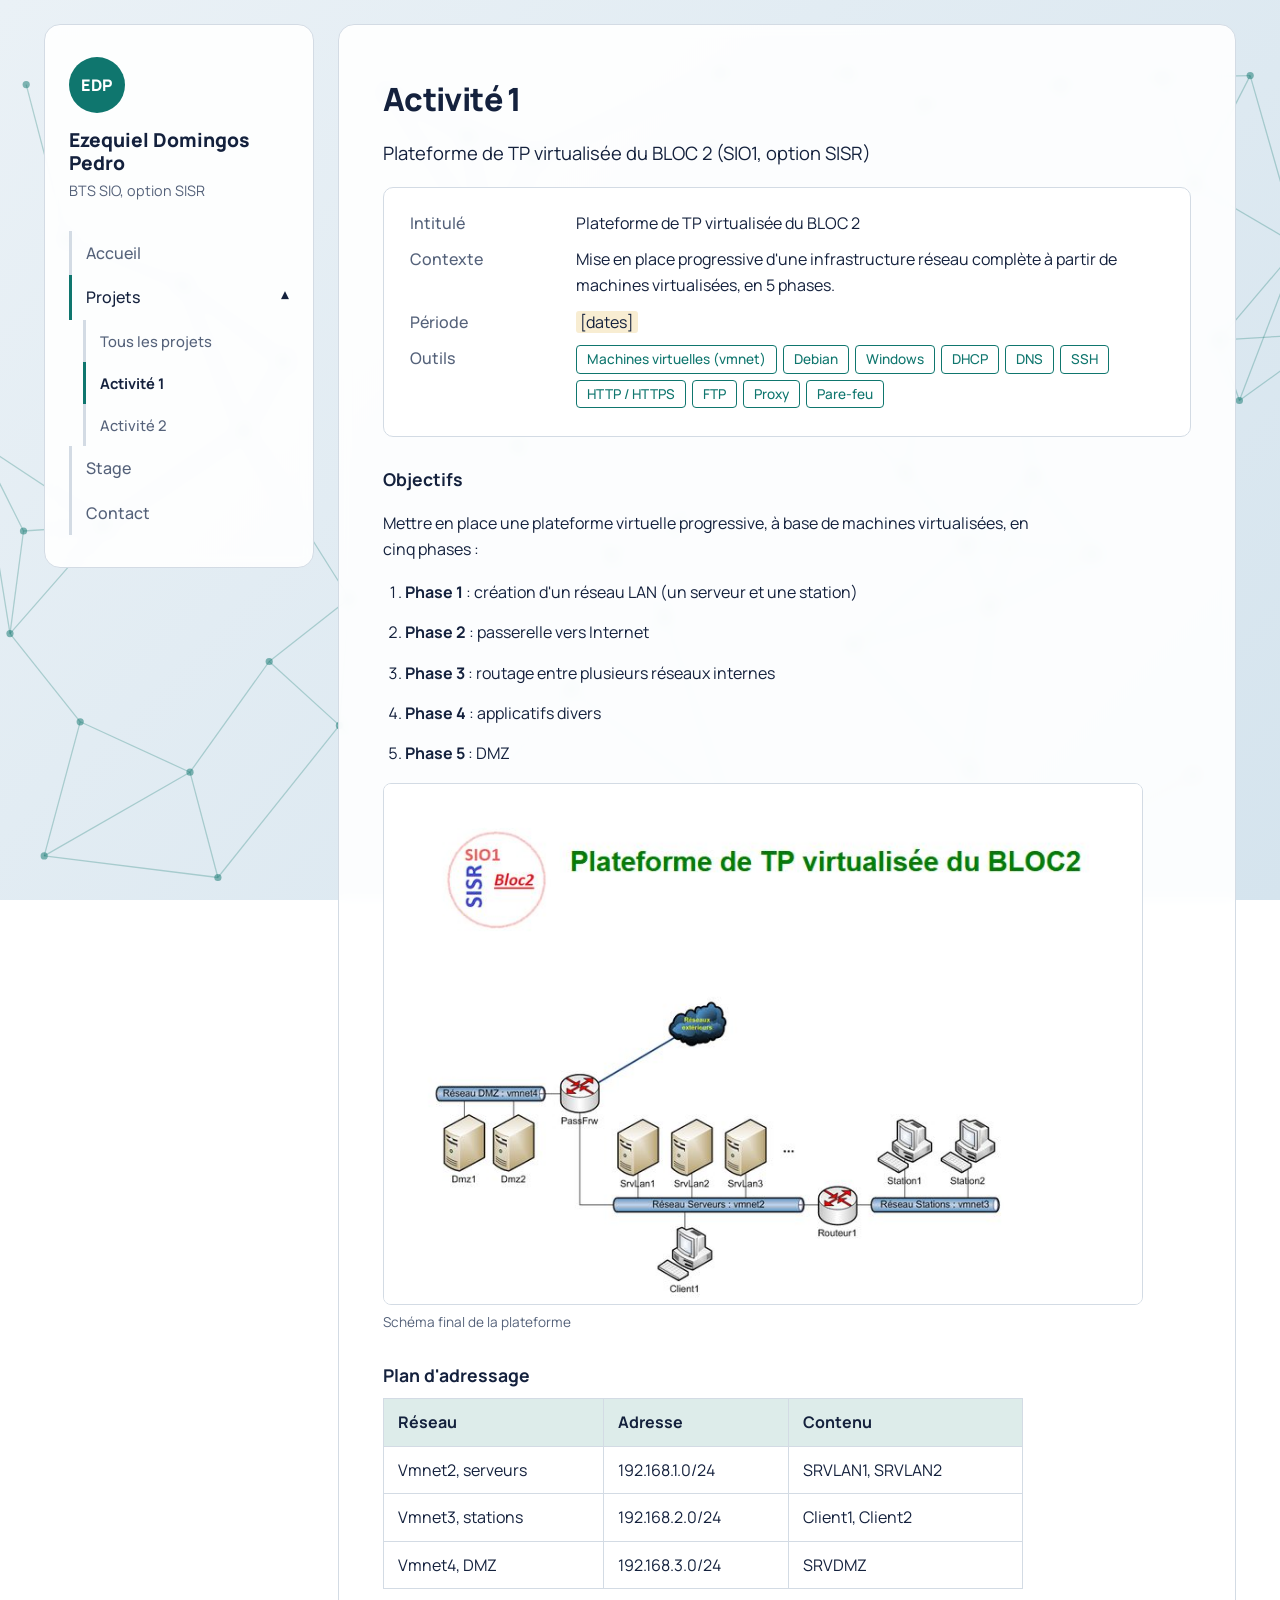
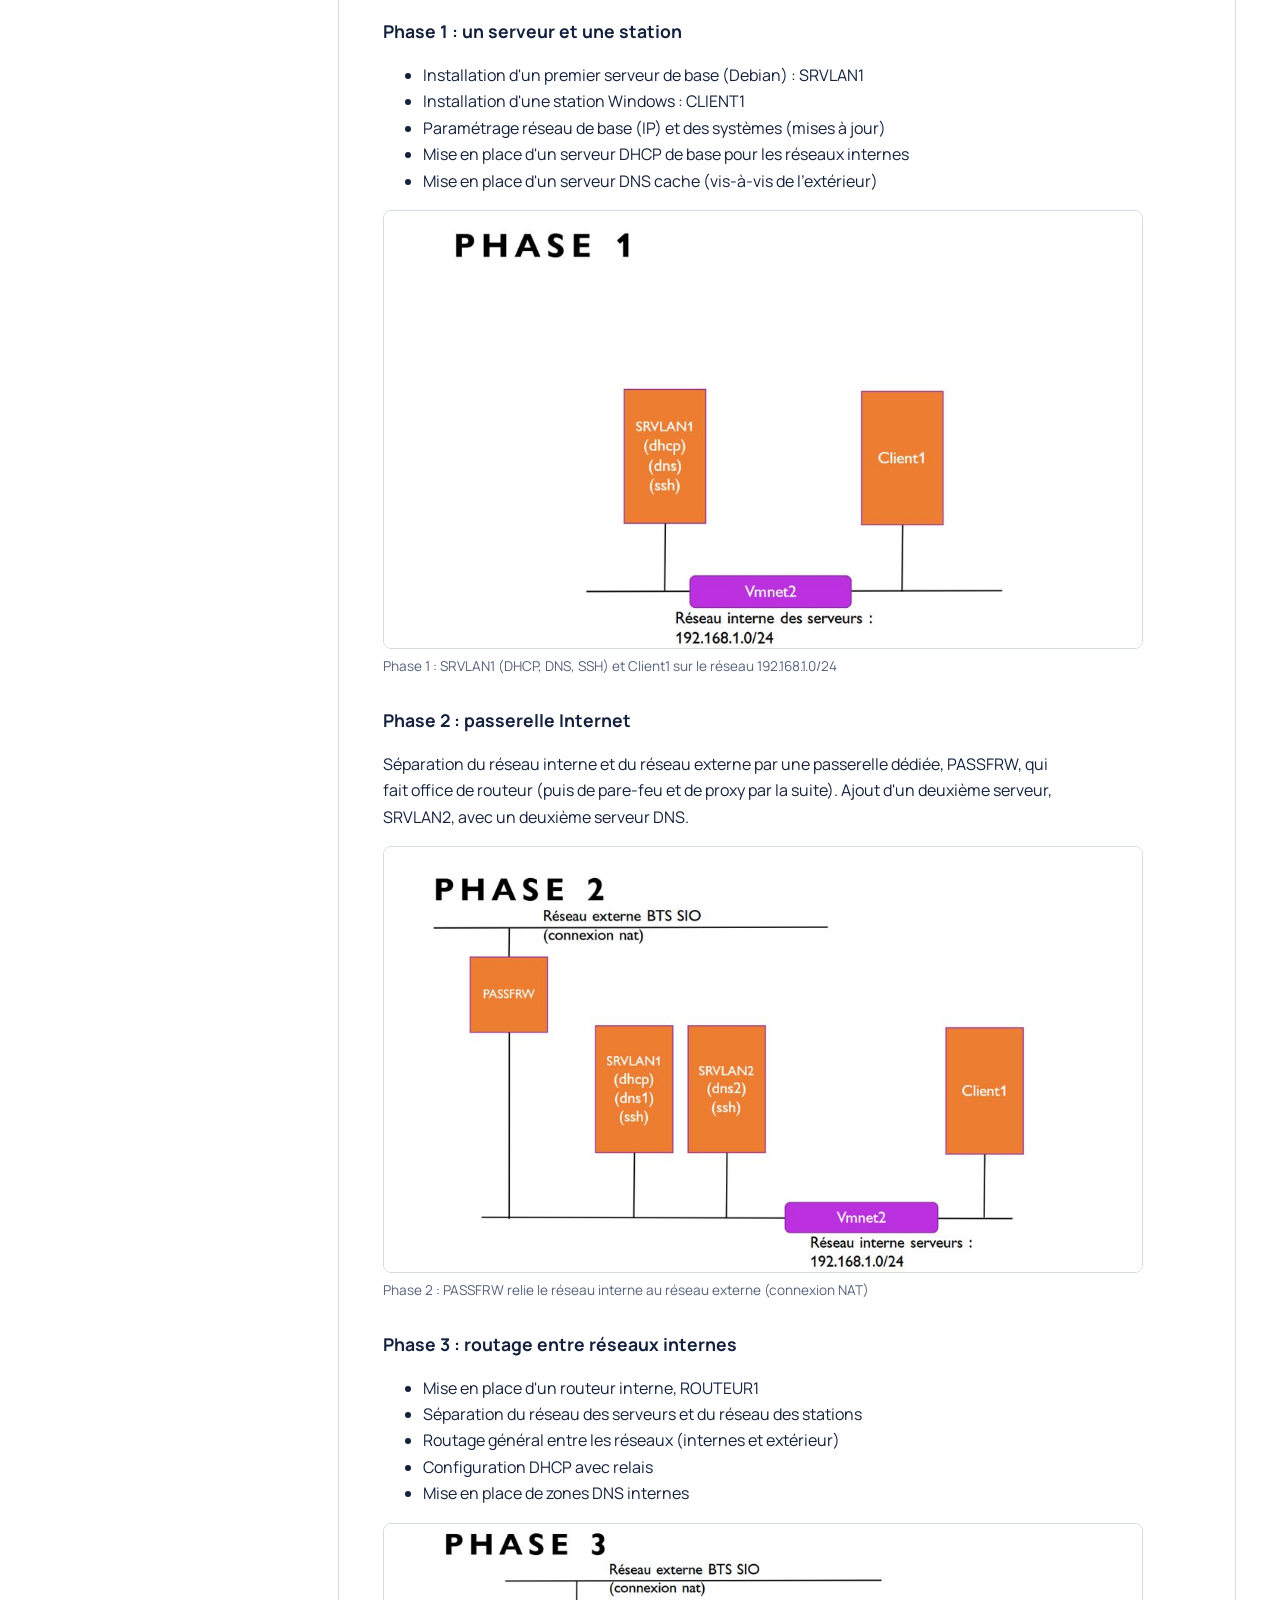
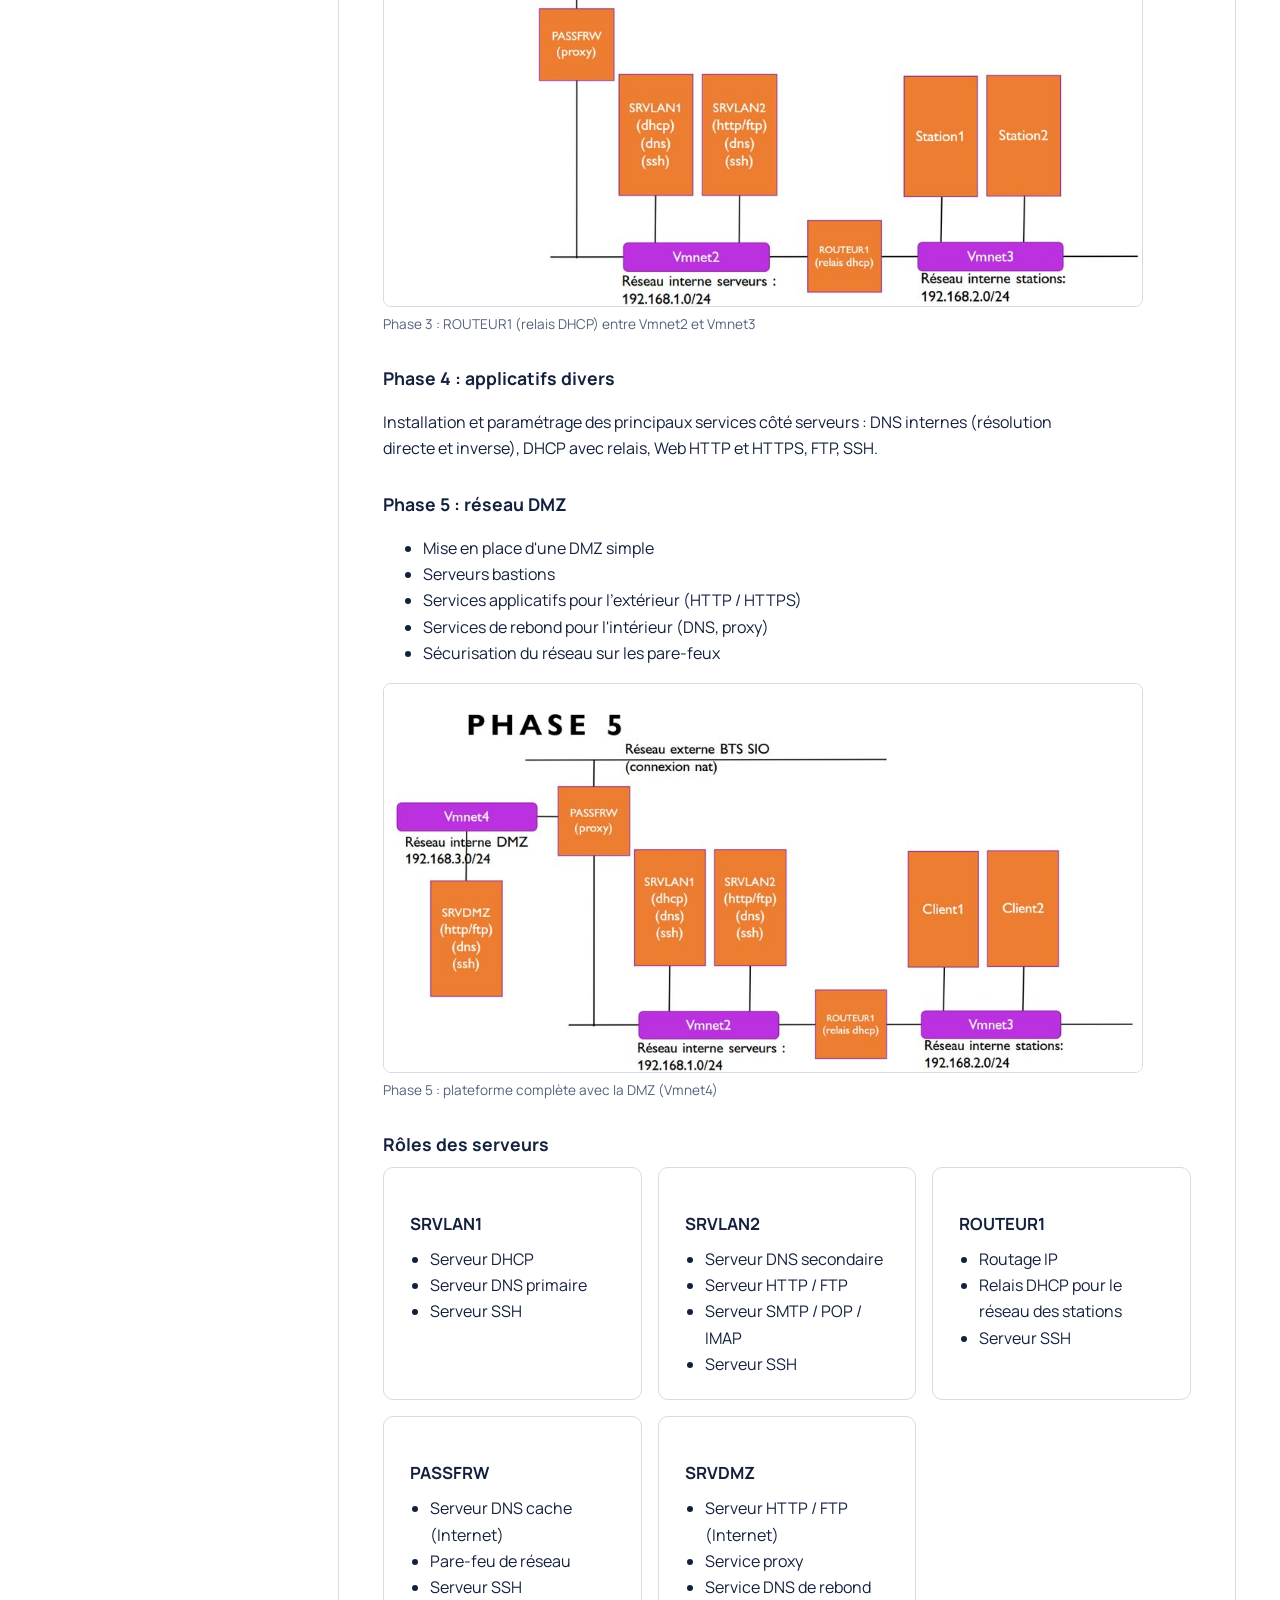
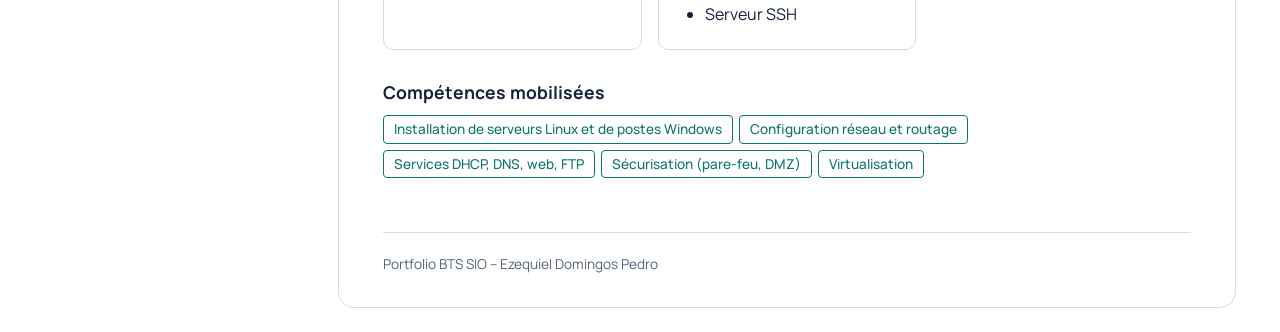
==== activite1.html @ de4d05e4 "Add files via upload" ====
<!DOCTYPE html>
<html lang="fr">
<head>
<meta charset="utf-8">
<meta name="viewport" content="width=device-width, initial-scale=1">
<meta name="description" content="Portfolio de Ezequiel Domingos Pedro, étudiant en BTS SIO option SISR : projets et stage.">
<title>Activité 1 – Portfolio BTS SIO – Ezequiel Domingos Pedro</title>
<link rel="preconnect" href="https://fonts.googleapis.com">
<link href="https://fonts.googleapis.com/css2?family=Manrope:wght@400;500;700;800&display=swap" rel="stylesheet">
<link rel="icon" href="data:image/svg+xml,%3Csvg xmlns=%27http://www.w3.org/2000/svg%27 viewBox=%270 0 100 100%27%3E%3Ctext y=%27.9em%27 font-size=%2790%27%3E💻%3C/text%3E%3C/svg%3E">
<link rel="stylesheet" href="style.css">
</head>
<body>
<a class="skip" href="#contenu">Aller au contenu</a>
<div class="wrap">
<aside>
  <div class="mono" aria-hidden="true">EDP</div>
  <h1>Ezequiel Domingos Pedro</h1>
  <p>BTS SIO, option SISR</p>
  <nav>
    <a href="index.html">Accueil</a>
    <button type="button" id="projets-btn" aria-expanded="true" aria-controls="sub">Projets <span class="chev">▾</span></button>
    <div id="sub">
      <a href="projets.html">Tous les projets</a>
      <a href="activite1.html" class="current" aria-current="page">Activité 1</a>
      <a href="activite2.html">Activité 2</a>
    </div>
    <a href="stage.html">Stage</a>
    <a href="contact.html">Contact</a>
  </nav>
</aside>
<main id="contenu">
<section>
<h2>Activité 1</h2>
  <p class="lead">Plateforme de TP virtualisée du BLOC 2 (SIO1, option SISR)</p>
  <div class="card">
    <dl>
      <dt>Intitulé</dt><dd>Plateforme de TP virtualisée du BLOC 2</dd>
      <dt>Contexte</dt><dd>Mise en place progressive d'une infrastructure réseau complète à partir de machines virtualisées, en 5 phases.</dd>
      <dt>Période</dt><dd><span class="todo">[dates]</span></dd>
      <dt>Outils</dt><dd class="tags"><span>Machines virtuelles (vmnet)</span><span>Debian</span><span>Windows</span><span>DHCP</span><span>DNS</span><span>SSH</span><span>HTTP / HTTPS</span><span>FTP</span><span>Proxy</span><span>Pare-feu</span></dd>
    </dl>
  </div>

  <h3>Objectifs</h3>
  <p>Mettre en place une plateforme virtuelle progressive, à base de machines virtualisées, en cinq phases :</p>
  <ol class="steps">
    <li><b>Phase 1</b> : création d'un réseau LAN (un serveur et une station)</li>
    <li><b>Phase 2</b> : passerelle vers Internet</li>
    <li><b>Phase 3</b> : routage entre plusieurs réseaux internes</li>
    <li><b>Phase 4</b> : applicatifs divers</li>
    <li><b>Phase 5</b> : DMZ</li>
  </ol>

  <figure class="schema"><img src="[data-uri]" alt="Schéma de la plateforme de TP virtualisée du BLOC 2" loading="lazy"><figcaption>Schéma final de la plateforme</figcaption></figure>

  <h3>Plan d'adressage</h3>
  <div class="tablewrap"><table>
    <thead><tr><th>Réseau</th><th>Adresse</th><th>Contenu</th></tr></thead>
    <tbody>
      <tr><td>Vmnet2, serveurs</td><td>192.168.1.0/24</td><td>SRVLAN1, SRVLAN2</td></tr>
      <tr><td>Vmnet3, stations</td><td>192.168.2.0/24</td><td>Client1, Client2</td></tr>
      <tr><td>Vmnet4, DMZ</td><td>192.168.3.0/24</td><td>SRVDMZ</td></tr>
    </tbody>
  </table></div>

  <h3>Phase 1 : un serveur et une station</h3>
  <ul><li>Installation d'un premier serveur de base (Debian) : SRVLAN1</li><li>Installation d'une station Windows : CLIENT1</li><li>Paramétrage réseau de base (IP) et des systèmes (mises à jour)</li><li>Mise en place d'un serveur DHCP de base pour les réseaux internes</li><li>Mise en place d'un serveur DNS cache (vis-à-vis de l'extérieur)</li></ul>
  <figure class="schema"><img src="[data-uri]" alt="Schéma de la phase 1 : SRVLAN1 et Client1 sur Vmnet2" loading="lazy"><figcaption>Phase 1 : SRVLAN1 (DHCP, DNS, SSH) et Client1 sur le réseau 192.168.1.0/24</figcaption></figure>

  <h3>Phase 2 : passerelle Internet</h3>
  <p>Séparation du réseau interne et du réseau externe par une passerelle dédiée, PASSFRW, qui fait office de routeur (puis de pare-feu et de proxy par la suite). Ajout d'un deuxième serveur, SRVLAN2, avec un deuxième serveur DNS.</p>
  <figure class="schema"><img src="[data-uri]" alt="Schéma de la phase 2 avec la passerelle PASSFRW" loading="lazy"><figcaption>Phase 2 : PASSFRW relie le réseau interne au réseau externe (connexion NAT)</figcaption></figure>

  <h3>Phase 3 : routage entre réseaux internes</h3>
  <ul><li>Mise en place d'un routeur interne, ROUTEUR1</li><li>Séparation du réseau des serveurs et du réseau des stations</li><li>Routage général entre les réseaux (internes et extérieur)</li><li>Configuration DHCP avec relais</li><li>Mise en place de zones DNS internes</li></ul>
  <figure class="schema"><img src="[data-uri]" alt="Schéma de la phase 3 avec ROUTEUR1" loading="lazy"><figcaption>Phase 3 : ROUTEUR1 (relais DHCP) entre Vmnet2 et Vmnet3</figcaption></figure>

  <h3>Phase 4 : applicatifs divers</h3>
  <p>Installation et paramétrage des principaux services côté serveurs : DNS internes (résolution directe et inverse), DHCP avec relais, Web HTTP et HTTPS, FTP, SSH.</p>

  <h3>Phase 5 : réseau DMZ</h3>
  <ul><li>Mise en place d'une DMZ simple</li><li>Serveurs bastions</li><li>Services applicatifs pour l'extérieur (HTTP / HTTPS)</li><li>Services de rebond pour l'intérieur (DNS, proxy)</li><li>Sécurisation du réseau sur les pare-feux</li></ul>
  <figure class="schema"><img src="[data-uri]" alt="Schéma de la phase 5 avec la DMZ" loading="lazy"><figcaption>Phase 5 : plateforme complète avec la DMZ (Vmnet4)</figcaption></figure>

  <h3>Rôles des serveurs</h3>
  <div class="roles">
    <div class="card"><h4>SRVLAN1</h4><ul><li>Serveur DHCP</li><li>Serveur DNS primaire</li><li>Serveur SSH</li></ul></div>
    <div class="card"><h4>SRVLAN2</h4><ul><li>Serveur DNS secondaire</li><li>Serveur HTTP / FTP</li><li>Serveur SMTP / POP / IMAP</li><li>Serveur SSH</li></ul></div>
    <div class="card"><h4>ROUTEUR1</h4><ul><li>Routage IP</li><li>Relais DHCP pour le réseau des stations</li><li>Serveur SSH</li></ul></div>
    <div class="card"><h4>PASSFRW</h4><ul><li>Serveur DNS cache (Internet)</li><li>Pare-feu de réseau</li><li>Serveur SSH</li></ul></div>
    <div class="card"><h4>SRVDMZ</h4><ul><li>Serveur HTTP / FTP (Internet)</li><li>Service proxy</li><li>Service DNS de rebond</li><li>Serveur SSH</li></ul></div>
  </div>

  <h3>Compétences mobilisées</h3>
  <div class="tags"><span>Installation de serveurs Linux et de postes Windows</span><span>Configuration réseau et routage</span><span>Services DHCP, DNS, web, FTP</span><span>Sécurisation (pare-feu, DMZ)</span><span>Virtualisation</span></div>
</section>
<footer>Portfolio BTS SIO – Ezequiel Domingos Pedro</footer>
</main>
</div>
<script>
const b=document.getElementById('projets-btn'),u=document.getElementById('sub');
b.addEventListener('click',()=>{u.hidden=!u.hidden;b.setAttribute('aria-expanded',!u.hidden)});
</script>
<div id="zoom" hidden><img alt=""></div>
<script>
const z=document.getElementById('zoom'),zi=z.querySelector('img');
document.querySelectorAll('figure img').forEach(i=>{i.tabIndex=0;i.addEventListener('click',()=>{zi.src=i.src;zi.alt=i.alt;z.hidden=false});i.addEventListener('keydown',e=>{if(e.key==='Enter')i.click()})});
z.addEventListener('click',()=>z.hidden=true);
addEventListener('keydown',e=>{if(e.key==='Escape')z.hidden=true});
</script>
</body>
</html>
---- style.css ----
/* ==========================================================
   Portfolio BTS SIO – Ezequiel Domingos Pedro
   1. Variables  2. Base  3. Mise en page  4. Menu
   5. Composants  6. Pages  7. Mobile
   ========================================================== */

/* 1. Variables ---------------------------------------------- */
:root{
  --bg1:#eaf1f6;--bg2:#d5e4ee;
  --net:url("data:image/svg+xml,%3Csvg xmlns=%22http://www.w3.org/2000/svg%22 viewBox=%220 0 1600 1000%22 preserveAspectRatio=%22xMidYMid slice%22%3E%3Cg stroke=%22%230f766e%22 stroke-opacity=%220.28%22 stroke-width=%221.4%22 fill=%22none%22%3E%3Cline x1=%22292%22 y1=%22316%22 x2=%22404%22 y2=%22401%22/%3E%3Cline x1=%221108%22 y1=%22457%22 x2=%221095%22 y2=%22526%22/%3E%3Cline x1=%221059%22 y1=%22239%22 x2=%221031%22 y2=%2280%22/%3E%3Cline x1=%22633%22 y1=%22274%22 x2=%22608%22 y2=%22152%22/%3E%3Cline x1=%22138%22 y1=%22951%22 x2=%22331%22 y2=%22975%22/%3E%3Cline x1=%221219%22 y1=%22426%22 x2=%221189%22 y2=%22335%22/%3E%3Cline x1=%22828%22 y1=%22686%22 x2=%22723%22 y2=%22766%22/%3E%3Cline x1=%22908%22 y1=%22448%22 x2=%22948%22 y2=%22390%22/%3E%3Cline x1=%221219%22 y1=%22426%22 x2=%221237%22 y2=%22528%22/%3E%3Cline x1=%221117%22 y1=%22116%22 x2=%221059%22 y2=%22239%22/%3E%3Cline x1=%22477%22 y1=%22665%22 x2=%22360%22 y2=%22479%22/%3E%3Cline x1=%221189%22 y1=%22335%22 x2=%221287%22 y2=%22230%22/%3E%3Cline x1=%22477%22 y1=%22665%22 x2=%22388%22 y2=%22735%22/%3E%3Cline x1=%22292%22 y1=%22316%22 x2=%22360%22 y2=%22479%22/%3E%3Cline x1=%22466%22 y1=%22806%22 x2=%22589%22 y2=%22924%22/%3E%3Cline x1=%221162%22 y1=%22606%22 x2=%221237%22 y2=%22528%22/%3E%3Cline x1=%22662%22 y1=%22368%22 x2=%22834%22 y2=%22420%22/%3E%3Cline x1=%221189%22 y1=%22674%22 x2=%221036%22 y2=%22716%22/%3E%3Cline x1=%221304%22 y1=%22616%22 x2=%221189%22 y2=%22674%22/%3E%3Cline x1=%221059%22 y1=%22239%22 x2=%22939%22 y2=%22314%22/%3E%3Cline x1=%221117%22 y1=%22116%22 x2=%221267%22 y2=%2294%22/%3E%3Cline x1=%221108%22 y1=%22457%22 x2=%221021%22 y2=%22451%22/%3E%3Cline x1=%22205%22 y1=%22584%22 x2=%22115%22 y2=%22590%22/%3E%3Cline x1=%221189%22 y1=%22674%22 x2=%221237%22 y2=%22528%22/%3E%3Cline x1=%22178%22 y1=%22802%22 x2=%22300%22 y2=%22858%22/%3E%3Cline x1=%221570%22 y1=%22370%22 x2=%221443%22 y2=%22378%22/%3E%3Cline x1=%22768%22 y1=%22616%22 x2=%22842%22 y2=%22582%22/%3E%3Cline x1=%221416%22 y1=%22205%22 x2=%221380%22 y2=%2286%22/%3E%3Cline x1=%22205%22 y1=%22584%22 x2=%22360%22 y2=%22479%22/%3E%3Cline x1=%22683%22 y1=%22174%22 x2=%22608%22 y2=%22152%22/%3E%3Cline x1=%22633%22 y1=%22274%22 x2=%22519%22 y2=%22103%22/%3E%3Cline x1=%22388%22 y1=%22735%22 x2=%22300%22 y2=%22858%22/%3E%3Cline x1=%221095%22 y1=%22526%22 x2=%221162%22 y2=%22606%22/%3E%3Cline x1=%22633%22 y1=%22274%22 x2=%22662%22 y2=%22368%22/%3E%3Cline x1=%221287%22 y1=%22230%22 x2=%221267%22 y2=%2294%22/%3E%3Cline x1=%22663%22 y1=%22496%22 x2=%22834%22 y2=%22420%22/%3E%3Cline x1=%221189%22 y1=%22335%22 x2=%221108%22 y2=%22457%22/%3E%3Cline x1=%221416%22 y1=%22205%22 x2=%221478%22 y2=%2284%22/%3E%3Cline x1=%22948%22 y1=%22390%22 x2=%22939%22 y2=%22314%22/%3E%3Cline x1=%22205%22 y1=%22584%22 x2=%22100%22 y2=%22704%22/%3E%3Cline x1=%22948%22 y1=%22390%22 x2=%22834%22 y2=%22420%22/%3E%3Cline x1=%22388%22 y1=%22735%22 x2=%22466%22 y2=%22806%22/%3E%3Cline x1=%22768%22 y1=%22616%22 x2=%22723%22 y2=%22766%22/%3E%3Cline x1=%22163%22 y1=%22266%22 x2=%22292%22 y2=%22316%22/%3E%3Cline x1=%22118%22 y1=%2294%22 x2=%22163%22 y2=%22266%22/%3E%3Cline x1=%22939%22 y1=%22314%22 x2=%22834%22 y2=%22420%22/%3E%3Cline x1=%221219%22 y1=%22965%22 x2=%221415%22 y2=%22861%22/%3E%3Cline x1=%22683%22 y1=%22174%22 x2=%22633%22 y2=%22274%22/%3E%3Cline x1=%221570%22 y1=%22370%22 x2=%221466%22 y2=%22445%22/%3E%3Cline x1=%221416%22 y1=%22205%22 x2=%221532%22 y2=%22273%22/%3E%3Cline x1=%221532%22 y1=%22273%22 x2=%221466%22 y2=%22445%22/%3E%3Cline x1=%221036%22 y1=%22716%22 x2=%221162%22 y2=%22606%22/%3E%3Cline x1=%22908%22 y1=%22448%22 x2=%22939%22 y2=%22314%22/%3E%3Cline x1=%22768%22 y1=%22616%22 x2=%22663%22 y2=%22496%22/%3E%3Cline x1=%22828%22 y1=%22686%22 x2=%22901%22 y2=%22904%22/%3E%3Cline x1=%22908%22 y1=%22448%22 x2=%22834%22 y2=%22420%22/%3E%3Cline x1=%22115%22 y1=%22590%22 x2=%22100%22 y2=%22704%22/%3E%3Cline x1=%22948%22 y1=%22390%22 x2=%221021%22 y2=%22451%22/%3E%3Cline x1=%221570%22 y1=%22370%22 x2=%221532%22 y2=%22273%22/%3E%3Cline x1=%22683%22 y1=%22174%22 x2=%22519%22 y2=%22103%22/%3E%3Cline x1=%221117%22 y1=%22116%22 x2=%221031%22 y2=%2280%22/%3E%3Cline x1=%221219%22 y1=%22426%22 x2=%221108%22 y2=%22457%22/%3E%3Cline x1=%221095%22 y1=%22526%22 x2=%221021%22 y2=%22451%22/%3E%3Cline x1=%22477%22 y1=%22665%22 x2=%22466%22 y2=%22806%22/%3E%3Cline x1=%221167%22 y1=%22855%22 x2=%221219%22 y2=%22965%22/%3E%3Cline x1=%22331%22 y1=%22975%22 x2=%22466%22 y2=%22806%22/%3E%3Cline x1=%22723%22 y1=%22766%22 x2=%22589%22 y2=%22924%22/%3E%3Cline x1=%22878%22 y1=%22167%22 x2=%221031%22 y2=%2280%22/%3E%3Cline x1=%22828%22 y1=%22686%22 x2=%22768%22 y2=%22616%22/%3E%3Cline x1=%22908%22 y1=%22448%22 x2=%22842%22 y2=%22582%22/%3E%3Cline x1=%22889%22 y1=%2280%22 x2=%22878%22 y2=%22167%22/%3E%3Cline x1=%221478%22 y1=%2284%22 x2=%221380%22 y2=%2286%22/%3E%3Cline x1=%221304%22 y1=%22616%22 x2=%221237%22 y2=%22528%22/%3E%3Cline x1=%22138%22 y1=%22951%22 x2=%22300%22 y2=%22858%22/%3E%3Cline x1=%221167%22 y1=%22855%22 x2=%221189%22 y2=%22674%22/%3E%3Cline x1=%221267%22 y1=%2294%22 x2=%221380%22 y2=%2286%22/%3E%3Cline x1=%22663%22 y1=%22496%22 x2=%22662%22 y2=%22368%22/%3E%3Cline x1=%221443%22 y1=%22378%22 x2=%221466%22 y2=%22445%22/%3E%3Cline x1=%22908%22 y1=%22448%22 x2=%221021%22 y2=%22451%22/%3E%3Cline x1=%22723%22 y1=%22766%22 x2=%22901%22 y2=%22904%22/%3E%3Cline x1=%221189%22 y1=%22674%22 x2=%221162%22 y2=%22606%22/%3E%3Cline x1=%22519%22 y1=%22103%22 x2=%22608%22 y2=%22152%22/%3E%3Cline x1=%22138%22 y1=%22951%22 x2=%22178%22 y2=%22802%22/%3E%3Cline x1=%22205%22 y1=%22584%22 x2=%2266%22 y2=%22492%22/%3E%3Cline x1=%221443%22 y1=%22378%22 x2=%221532%22 y2=%22273%22/%3E%3Cline x1=%22878%22 y1=%22167%22 x2=%22939%22 y2=%22314%22/%3E%3Cline x1=%22889%22 y1=%2280%22 x2=%221031%22 y2=%2280%22/%3E%3Cline x1=%22828%22 y1=%22686%22 x2=%22842%22 y2=%22582%22/%3E%3Cline x1=%22100%22 y1=%22704%22 x2=%2266%22 y2=%22492%22/%3E%3Cline x1=%22683%22 y1=%22174%22 x2=%22889%22 y2=%2280%22/%3E%3Cline x1=%221416%22 y1=%22205%22 x2=%221287%22 y2=%22230%22/%3E%3Cline x1=%22331%22 y1=%22975%22 x2=%22300%22 y2=%22858%22/%3E%3Cline x1=%221167%22 y1=%22855%22 x2=%221036%22 y2=%22716%22/%3E%3Cline x1=%22100%22 y1=%22704%22 x2=%22178%22 y2=%22802%22/%3E%3Cline x1=%221304%22 y1=%22616%22 x2=%221162%22 y2=%22606%22/%3E%3Cline x1=%221478%22 y1=%2284%22 x2=%221532%22 y2=%22273%22/%3E%3Cline x1=%22404%22 y1=%22401%22 x2=%22360%22 y2=%22479%22/%3E%3Cline x1=%22115%22 y1=%22590%22 x2=%2266%22 y2=%22492%22/%3E%3C/g%3E%3Cg fill=%22%230f766e%22 fill-opacity=%220.5%22%3E%3Ccircle cx=%22683%22 cy=%22174%22 r=%224%22/%3E%3Ccircle cx=%22828%22 cy=%22686%22 r=%224%22/%3E%3Ccircle cx=%22118%22 cy=%2294%22 r=%224%22/%3E%3Ccircle cx=%221117%22 cy=%22116%22 r=%224%22/%3E%3Ccircle cx=%22768%22 cy=%22616%22 r=%224%22/%3E%3Ccircle cx=%22138%22 cy=%22951%22 r=%224%22/%3E%3Ccircle cx=%221059%22 cy=%22239%22 r=%224%22/%3E%3Ccircle cx=%22908%22 cy=%22448%22 r=%224%22/%3E%3Ccircle cx=%22163%22 cy=%22266%22 r=%224%22/%3E%3Ccircle cx=%22205%22 cy=%22584%22 r=%224%22/%3E%3Ccircle cx=%22889%22 cy=%2280%22 r=%224%22/%3E%3Ccircle cx=%22477%22 cy=%22665%22 r=%224%22/%3E%3Ccircle cx=%221304%22 cy=%22616%22 r=%224%22/%3E%3Ccircle cx=%221219%22 cy=%22426%22 r=%224%22/%3E%3Ccircle cx=%22115%22 cy=%22590%22 r=%224%22/%3E%3Ccircle cx=%22292%22 cy=%22316%22 r=%224%22/%3E%3Ccircle cx=%22878%22 cy=%22167%22 r=%224%22/%3E%3Ccircle cx=%221189%22 cy=%22335%22 r=%224%22/%3E%3Ccircle cx=%221167%22 cy=%22855%22 r=%224%22/%3E%3Ccircle cx=%221416%22 cy=%22205%22 r=%224%22/%3E%3Ccircle cx=%221189%22 cy=%22674%22 r=%224%22/%3E%3Ccircle cx=%22404%22 cy=%22401%22 r=%224%22/%3E%3Ccircle cx=%221478%22 cy=%2284%22 r=%224%22/%3E%3Ccircle cx=%221287%22 cy=%22230%22 r=%224%22/%3E%3Ccircle cx=%221036%22 cy=%22716%22 r=%224%22/%3E%3Ccircle cx=%221108%22 cy=%22457%22 r=%224%22/%3E%3Ccircle cx=%22663%22 cy=%22496%22 r=%224%22/%3E%3Ccircle cx=%221219%22 cy=%22965%22 r=%224%22/%3E%3Ccircle cx=%22948%22 cy=%22390%22 r=%224%22/%3E%3Ccircle cx=%22633%22 cy=%22274%22 r=%224%22/%3E%3Ccircle cx=%22388%22 cy=%22735%22 r=%224%22/%3E%3Ccircle cx=%22519%22 cy=%22103%22 r=%224%22/%3E%3Ccircle cx=%221095%22 cy=%22526%22 r=%224%22/%3E%3Ccircle cx=%22723%22 cy=%22766%22 r=%224%22/%3E%3Ccircle cx=%22939%22 cy=%22314%22 r=%224%22/%3E%3Ccircle cx=%221267%22 cy=%2294%22 r=%224%22/%3E%3Ccircle cx=%221570%22 cy=%22370%22 r=%224%22/%3E%3Ccircle cx=%22331%22 cy=%22975%22 r=%224%22/%3E%3Ccircle cx=%221021%22 cy=%22451%22 r=%224%22/%3E%3Ccircle cx=%22100%22 cy=%22704%22 r=%224%22/%3E%3Ccircle cx=%22178%22 cy=%22802%22 r=%224%22/%3E%3Ccircle cx=%221162%22 cy=%22606%22 r=%224%22/%3E%3Ccircle cx=%22662%22 cy=%22368%22 r=%224%22/%3E%3Ccircle cx=%221443%22 cy=%22378%22 r=%224%22/%3E%3Ccircle cx=%221237%22 cy=%22528%22 r=%224%22/%3E%3Ccircle cx=%221380%22 cy=%2286%22 r=%224%22/%3E%3Ccircle cx=%221415%22 cy=%22861%22 r=%224%22/%3E%3Ccircle cx=%2266%22 cy=%22492%22 r=%224%22/%3E%3Ccircle cx=%221031%22 cy=%2280%22 r=%224%22/%3E%3Ccircle cx=%22466%22 cy=%22806%22 r=%224%22/%3E%3Ccircle cx=%22608%22 cy=%22152%22 r=%224%22/%3E%3Ccircle cx=%221532%22 cy=%22273%22 r=%224%22/%3E%3Ccircle cx=%22834%22 cy=%22420%22 r=%224%22/%3E%3Ccircle cx=%22360%22 cy=%22479%22 r=%224%22/%3E%3Ccircle cx=%22842%22 cy=%22582%22 r=%224%22/%3E%3Ccircle cx=%22589%22 cy=%22924%22 r=%224%22/%3E%3Ccircle cx=%22300%22 cy=%22858%22 r=%224%22/%3E%3Ccircle cx=%22901%22 cy=%22904%22 r=%224%22/%3E%3Ccircle cx=%221466%22 cy=%22445%22 r=%224%22/%3E%3C/g%3E%3C/svg%3E");
  --panel:#fff;--panel-a:rgba(255,255,255,.9);
  --ink:#14213d;--muted:#55627a;--line:#d3dbe4;
  --accent:#0f766e;--on-accent:#fff;--hi:#e9c46a;
}
@media(prefers-color-scheme:dark){
  :root{
    --bg1:#0c1424;--bg2:#13223a;
    --net:url("data:image/svg+xml,%3Csvg xmlns=%22http://www.w3.org/2000/svg%22 viewBox=%220 0 1600 1000%22 preserveAspectRatio=%22xMidYMid slice%22%3E%3Cg stroke=%22%235eead4%22 stroke-opacity=%220.22%22 stroke-width=%221.4%22 fill=%22none%22%3E%3Cline x1=%22292%22 y1=%22316%22 x2=%22404%22 y2=%22401%22/%3E%3Cline x1=%221108%22 y1=%22457%22 x2=%221095%22 y2=%22526%22/%3E%3Cline x1=%221059%22 y1=%22239%22 x2=%221031%22 y2=%2280%22/%3E%3Cline x1=%22633%22 y1=%22274%22 x2=%22608%22 y2=%22152%22/%3E%3Cline x1=%22138%22 y1=%22951%22 x2=%22331%22 y2=%22975%22/%3E%3Cline x1=%221219%22 y1=%22426%22 x2=%221189%22 y2=%22335%22/%3E%3Cline x1=%22828%22 y1=%22686%22 x2=%22723%22 y2=%22766%22/%3E%3Cline x1=%22908%22 y1=%22448%22 x2=%22948%22 y2=%22390%22/%3E%3Cline x1=%221219%22 y1=%22426%22 x2=%221237%22 y2=%22528%22/%3E%3Cline x1=%221117%22 y1=%22116%22 x2=%221059%22 y2=%22239%22/%3E%3Cline x1=%22477%22 y1=%22665%22 x2=%22360%22 y2=%22479%22/%3E%3Cline x1=%221189%22 y1=%22335%22 x2=%221287%22 y2=%22230%22/%3E%3Cline x1=%22477%22 y1=%22665%22 x2=%22388%22 y2=%22735%22/%3E%3Cline x1=%22292%22 y1=%22316%22 x2=%22360%22 y2=%22479%22/%3E%3Cline x1=%22466%22 y1=%22806%22 x2=%22589%22 y2=%22924%22/%3E%3Cline x1=%221162%22 y1=%22606%22 x2=%221237%22 y2=%22528%22/%3E%3Cline x1=%22662%22 y1=%22368%22 x2=%22834%22 y2=%22420%22/%3E%3Cline x1=%221189%22 y1=%22674%22 x2=%221036%22 y2=%22716%22/%3E%3Cline x1=%221304%22 y1=%22616%22 x2=%221189%22 y2=%22674%22/%3E%3Cline x1=%221059%22 y1=%22239%22 x2=%22939%22 y2=%22314%22/%3E%3Cline x1=%221117%22 y1=%22116%22 x2=%221267%22 y2=%2294%22/%3E%3Cline x1=%221108%22 y1=%22457%22 x2=%221021%22 y2=%22451%22/%3E%3Cline x1=%22205%22 y1=%22584%22 x2=%22115%22 y2=%22590%22/%3E%3Cline x1=%221189%22 y1=%22674%22 x2=%221237%22 y2=%22528%22/%3E%3Cline x1=%22178%22 y1=%22802%22 x2=%22300%22 y2=%22858%22/%3E%3Cline x1=%221570%22 y1=%22370%22 x2=%221443%22 y2=%22378%22/%3E%3Cline x1=%22768%22 y1=%22616%22 x2=%22842%22 y2=%22582%22/%3E%3Cline x1=%221416%22 y1=%22205%22 x2=%221380%22 y2=%2286%22/%3E%3Cline x1=%22205%22 y1=%22584%22 x2=%22360%22 y2=%22479%22/%3E%3Cline x1=%22683%22 y1=%22174%22 x2=%22608%22 y2=%22152%22/%3E%3Cline x1=%22633%22 y1=%22274%22 x2=%22519%22 y2=%22103%22/%3E%3Cline x1=%22388%22 y1=%22735%22 x2=%22300%22 y2=%22858%22/%3E%3Cline x1=%221095%22 y1=%22526%22 x2=%221162%22 y2=%22606%22/%3E%3Cline x1=%22633%22 y1=%22274%22 x2=%22662%22 y2=%22368%22/%3E%3Cline x1=%221287%22 y1=%22230%22 x2=%221267%22 y2=%2294%22/%3E%3Cline x1=%22663%22 y1=%22496%22 x2=%22834%22 y2=%22420%22/%3E%3Cline x1=%221189%22 y1=%22335%22 x2=%221108%22 y2=%22457%22/%3E%3Cline x1=%221416%22 y1=%22205%22 x2=%221478%22 y2=%2284%22/%3E%3Cline x1=%22948%22 y1=%22390%22 x2=%22939%22 y2=%22314%22/%3E%3Cline x1=%22205%22 y1=%22584%22 x2=%22100%22 y2=%22704%22/%3E%3Cline x1=%22948%22 y1=%22390%22 x2=%22834%22 y2=%22420%22/%3E%3Cline x1=%22388%22 y1=%22735%22 x2=%22466%22 y2=%22806%22/%3E%3Cline x1=%22768%22 y1=%22616%22 x2=%22723%22 y2=%22766%22/%3E%3Cline x1=%22163%22 y1=%22266%22 x2=%22292%22 y2=%22316%22/%3E%3Cline x1=%22118%22 y1=%2294%22 x2=%22163%22 y2=%22266%22/%3E%3Cline x1=%22939%22 y1=%22314%22 x2=%22834%22 y2=%22420%22/%3E%3Cline x1=%221219%22 y1=%22965%22 x2=%221415%22 y2=%22861%22/%3E%3Cline x1=%22683%22 y1=%22174%22 x2=%22633%22 y2=%22274%22/%3E%3Cline x1=%221570%22 y1=%22370%22 x2=%221466%22 y2=%22445%22/%3E%3Cline x1=%221416%22 y1=%22205%22 x2=%221532%22 y2=%22273%22/%3E%3Cline x1=%221532%22 y1=%22273%22 x2=%221466%22 y2=%22445%22/%3E%3Cline x1=%221036%22 y1=%22716%22 x2=%221162%22 y2=%22606%22/%3E%3Cline x1=%22908%22 y1=%22448%22 x2=%22939%22 y2=%22314%22/%3E%3Cline x1=%22768%22 y1=%22616%22 x2=%22663%22 y2=%22496%22/%3E%3Cline x1=%22828%22 y1=%22686%22 x2=%22901%22 y2=%22904%22/%3E%3Cline x1=%22908%22 y1=%22448%22 x2=%22834%22 y2=%22420%22/%3E%3Cline x1=%22115%22 y1=%22590%22 x2=%22100%22 y2=%22704%22/%3E%3Cline x1=%22948%22 y1=%22390%22 x2=%221021%22 y2=%22451%22/%3E%3Cline x1=%221570%22 y1=%22370%22 x2=%221532%22 y2=%22273%22/%3E%3Cline x1=%22683%22 y1=%22174%22 x2=%22519%22 y2=%22103%22/%3E%3Cline x1=%221117%22 y1=%22116%22 x2=%221031%22 y2=%2280%22/%3E%3Cline x1=%221219%22 y1=%22426%22 x2=%221108%22 y2=%22457%22/%3E%3Cline x1=%221095%22 y1=%22526%22 x2=%221021%22 y2=%22451%22/%3E%3Cline x1=%22477%22 y1=%22665%22 x2=%22466%22 y2=%22806%22/%3E%3Cline x1=%221167%22 y1=%22855%22 x2=%221219%22 y2=%22965%22/%3E%3Cline x1=%22331%22 y1=%22975%22 x2=%22466%22 y2=%22806%22/%3E%3Cline x1=%22723%22 y1=%22766%22 x2=%22589%22 y2=%22924%22/%3E%3Cline x1=%22878%22 y1=%22167%22 x2=%221031%22 y2=%2280%22/%3E%3Cline x1=%22828%22 y1=%22686%22 x2=%22768%22 y2=%22616%22/%3E%3Cline x1=%22908%22 y1=%22448%22 x2=%22842%22 y2=%22582%22/%3E%3Cline x1=%22889%22 y1=%2280%22 x2=%22878%22 y2=%22167%22/%3E%3Cline x1=%221478%22 y1=%2284%22 x2=%221380%22 y2=%2286%22/%3E%3Cline x1=%221304%22 y1=%22616%22 x2=%221237%22 y2=%22528%22/%3E%3Cline x1=%22138%22 y1=%22951%22 x2=%22300%22 y2=%22858%22/%3E%3Cline x1=%221167%22 y1=%22855%22 x2=%221189%22 y2=%22674%22/%3E%3Cline x1=%221267%22 y1=%2294%22 x2=%221380%22 y2=%2286%22/%3E%3Cline x1=%22663%22 y1=%22496%22 x2=%22662%22 y2=%22368%22/%3E%3Cline x1=%221443%22 y1=%22378%22 x2=%221466%22 y2=%22445%22/%3E%3Cline x1=%22908%22 y1=%22448%22 x2=%221021%22 y2=%22451%22/%3E%3Cline x1=%22723%22 y1=%22766%22 x2=%22901%22 y2=%22904%22/%3E%3Cline x1=%221189%22 y1=%22674%22 x2=%221162%22 y2=%22606%22/%3E%3Cline x1=%22519%22 y1=%22103%22 x2=%22608%22 y2=%22152%22/%3E%3Cline x1=%22138%22 y1=%22951%22 x2=%22178%22 y2=%22802%22/%3E%3Cline x1=%22205%22 y1=%22584%22 x2=%2266%22 y2=%22492%22/%3E%3Cline x1=%221443%22 y1=%22378%22 x2=%221532%22 y2=%22273%22/%3E%3Cline x1=%22878%22 y1=%22167%22 x2=%22939%22 y2=%22314%22/%3E%3Cline x1=%22889%22 y1=%2280%22 x2=%221031%22 y2=%2280%22/%3E%3Cline x1=%22828%22 y1=%22686%22 x2=%22842%22 y2=%22582%22/%3E%3Cline x1=%22100%22 y1=%22704%22 x2=%2266%22 y2=%22492%22/%3E%3Cline x1=%22683%22 y1=%22174%22 x2=%22889%22 y2=%2280%22/%3E%3Cline x1=%221416%22 y1=%22205%22 x2=%221287%22 y2=%22230%22/%3E%3Cline x1=%22331%22 y1=%22975%22 x2=%22300%22 y2=%22858%22/%3E%3Cline x1=%221167%22 y1=%22855%22 x2=%221036%22 y2=%22716%22/%3E%3Cline x1=%22100%22 y1=%22704%22 x2=%22178%22 y2=%22802%22/%3E%3Cline x1=%221304%22 y1=%22616%22 x2=%221162%22 y2=%22606%22/%3E%3Cline x1=%221478%22 y1=%2284%22 x2=%221532%22 y2=%22273%22/%3E%3Cline x1=%22404%22 y1=%22401%22 x2=%22360%22 y2=%22479%22/%3E%3Cline x1=%22115%22 y1=%22590%22 x2=%2266%22 y2=%22492%22/%3E%3C/g%3E%3Cg fill=%22%235eead4%22 fill-opacity=%220.45%22%3E%3Ccircle cx=%22683%22 cy=%22174%22 r=%224%22/%3E%3Ccircle cx=%22828%22 cy=%22686%22 r=%224%22/%3E%3Ccircle cx=%22118%22 cy=%2294%22 r=%224%22/%3E%3Ccircle cx=%221117%22 cy=%22116%22 r=%224%22/%3E%3Ccircle cx=%22768%22 cy=%22616%22 r=%224%22/%3E%3Ccircle cx=%22138%22 cy=%22951%22 r=%224%22/%3E%3Ccircle cx=%221059%22 cy=%22239%22 r=%224%22/%3E%3Ccircle cx=%22908%22 cy=%22448%22 r=%224%22/%3E%3Ccircle cx=%22163%22 cy=%22266%22 r=%224%22/%3E%3Ccircle cx=%22205%22 cy=%22584%22 r=%224%22/%3E%3Ccircle cx=%22889%22 cy=%2280%22 r=%224%22/%3E%3Ccircle cx=%22477%22 cy=%22665%22 r=%224%22/%3E%3Ccircle cx=%221304%22 cy=%22616%22 r=%224%22/%3E%3Ccircle cx=%221219%22 cy=%22426%22 r=%224%22/%3E%3Ccircle cx=%22115%22 cy=%22590%22 r=%224%22/%3E%3Ccircle cx=%22292%22 cy=%22316%22 r=%224%22/%3E%3Ccircle cx=%22878%22 cy=%22167%22 r=%224%22/%3E%3Ccircle cx=%221189%22 cy=%22335%22 r=%224%22/%3E%3Ccircle cx=%221167%22 cy=%22855%22 r=%224%22/%3E%3Ccircle cx=%221416%22 cy=%22205%22 r=%224%22/%3E%3Ccircle cx=%221189%22 cy=%22674%22 r=%224%22/%3E%3Ccircle cx=%22404%22 cy=%22401%22 r=%224%22/%3E%3Ccircle cx=%221478%22 cy=%2284%22 r=%224%22/%3E%3Ccircle cx=%221287%22 cy=%22230%22 r=%224%22/%3E%3Ccircle cx=%221036%22 cy=%22716%22 r=%224%22/%3E%3Ccircle cx=%221108%22 cy=%22457%22 r=%224%22/%3E%3Ccircle cx=%22663%22 cy=%22496%22 r=%224%22/%3E%3Ccircle cx=%221219%22 cy=%22965%22 r=%224%22/%3E%3Ccircle cx=%22948%22 cy=%22390%22 r=%224%22/%3E%3Ccircle cx=%22633%22 cy=%22274%22 r=%224%22/%3E%3Ccircle cx=%22388%22 cy=%22735%22 r=%224%22/%3E%3Ccircle cx=%22519%22 cy=%22103%22 r=%224%22/%3E%3Ccircle cx=%221095%22 cy=%22526%22 r=%224%22/%3E%3Ccircle cx=%22723%22 cy=%22766%22 r=%224%22/%3E%3Ccircle cx=%22939%22 cy=%22314%22 r=%224%22/%3E%3Ccircle cx=%221267%22 cy=%2294%22 r=%224%22/%3E%3Ccircle cx=%221570%22 cy=%22370%22 r=%224%22/%3E%3Ccircle cx=%22331%22 cy=%22975%22 r=%224%22/%3E%3Ccircle cx=%221021%22 cy=%22451%22 r=%224%22/%3E%3Ccircle cx=%22100%22 cy=%22704%22 r=%224%22/%3E%3Ccircle cx=%22178%22 cy=%22802%22 r=%224%22/%3E%3Ccircle cx=%221162%22 cy=%22606%22 r=%224%22/%3E%3Ccircle cx=%22662%22 cy=%22368%22 r=%224%22/%3E%3Ccircle cx=%221443%22 cy=%22378%22 r=%224%22/%3E%3Ccircle cx=%221237%22 cy=%22528%22 r=%224%22/%3E%3Ccircle cx=%221380%22 cy=%2286%22 r=%224%22/%3E%3Ccircle cx=%221415%22 cy=%22861%22 r=%224%22/%3E%3Ccircle cx=%2266%22 cy=%22492%22 r=%224%22/%3E%3Ccircle cx=%221031%22 cy=%2280%22 r=%224%22/%3E%3Ccircle cx=%22466%22 cy=%22806%22 r=%224%22/%3E%3Ccircle cx=%22608%22 cy=%22152%22 r=%224%22/%3E%3Ccircle cx=%221532%22 cy=%22273%22 r=%224%22/%3E%3Ccircle cx=%22834%22 cy=%22420%22 r=%224%22/%3E%3Ccircle cx=%22360%22 cy=%22479%22 r=%224%22/%3E%3Ccircle cx=%22842%22 cy=%22582%22 r=%224%22/%3E%3Ccircle cx=%22589%22 cy=%22924%22 r=%224%22/%3E%3Ccircle cx=%22300%22 cy=%22858%22 r=%224%22/%3E%3Ccircle cx=%22901%22 cy=%22904%22 r=%224%22/%3E%3Ccircle cx=%221466%22 cy=%22445%22 r=%224%22/%3E%3C/g%3E%3C/svg%3E");
    --panel:#172238;--panel-a:rgba(15,23,38,.88);
    --ink:#eaf0f8;--muted:#9fb0c9;--line:#2a3854;
    --accent:#5eead4;--on-accent:#0f1726;
  }
}

/* 2. Base --------------------------------------------------- */
*{box-sizing:border-box}
html{scroll-behavior:smooth}
body{
  margin:0;color:var(--ink);
  font-family:Manrope,system-ui,sans-serif;line-height:1.65;
  background:var(--net) center/cover no-repeat fixed,linear-gradient(135deg,var(--bg1),var(--bg2)) fixed;
}
h2{font-size:2rem;margin:0 0 20px;font-weight:800;letter-spacing:-.02em}
h3{margin:28px 0 8px;font-size:1.1rem}
h4{margin:0 0 6px;font-size:1.05rem}
p,li{max-width:68ch}
a{color:var(--accent)}
.skip{position:absolute;left:-999px;top:8px;background:var(--hi);color:#14213d;padding:8px 14px;border-radius:6px;z-index:10}
.skip:focus{left:8px}
.todo{background:color-mix(in srgb,var(--hi) 30%,transparent);padding:0 4px;border-radius:3px}

/* 3. Mise en page ------------------------------------------- */
.wrap{display:grid;grid-template-columns:270px 1fr;gap:24px;max-width:1240px;margin:0 auto;padding:24px;align-items:start}
aside,main{background:var(--panel-a);border:1px solid var(--line);border-radius:16px;backdrop-filter:blur(6px)}
aside{position:sticky;top:24px;padding:32px 24px}
main{padding:48px 44px 32px;min-height:calc(100vh - 48px)}
section{margin-bottom:48px}
footer{color:var(--muted);font-size:.85rem;border-top:1px solid var(--line);padding-top:20px;margin-top:32px}

/* 4. Menu --------------------------------------------------- */
.mono{width:56px;height:56px;border-radius:50%;background:var(--accent);color:var(--on-accent);display:grid;place-items:center;font-weight:800;letter-spacing:.04em;margin-bottom:16px}
aside h1{font-size:1.2rem;line-height:1.2;margin:0 0 4px;font-weight:800}
aside p{margin:0 0 28px;color:var(--muted);font-size:.9rem}
nav a,nav button{display:flex;justify-content:space-between;width:100%;padding:9px 0 9px 14px;border:0;border-left:3px solid var(--line);background:none;color:var(--muted);font:inherit;font-weight:500;text-align:left;text-decoration:none;cursor:pointer}
nav a:hover,nav a:focus-visible,nav button:hover,nav button:focus-visible,nav button[aria-expanded=true]{border-color:var(--accent);color:var(--ink);outline:none}
nav a.current{border-color:var(--accent);color:var(--ink);font-weight:700}
nav .chev{padding-right:8px;transition:transform .2s}
nav button[aria-expanded=true] .chev{transform:rotate(180deg)}
#sub[hidden]{display:none}
#sub a{margin-left:14px;font-size:.92rem;width:calc(100% - 14px)}

/* 5. Composants --------------------------------------------- */
.card{background:var(--panel);border:1px solid var(--line);border-radius:10px;padding:22px 26px;margin-top:16px}
dl{display:grid;grid-template-columns:150px 1fr;gap:10px 16px;margin:0}
dt{color:var(--muted);font-weight:500}dd{margin:0}
.tags span{display:inline-block;border:1px solid var(--accent);color:var(--accent);border-radius:4px;padding:2px 10px;margin:0 6px 6px 0;font-size:.85rem;font-weight:500}
.badges{list-style:none;display:flex;flex-wrap:wrap;gap:8px;padding:0;margin:24px 0 0}
.badges li{border:1px solid var(--accent);color:var(--accent);border-radius:999px;padding:4px 14px;font-size:.85rem;font-weight:700}
.actions{display:flex;flex-wrap:wrap;gap:12px;margin-top:28px}
.btn{display:inline-block;padding:12px 24px;border-radius:8px;background:var(--accent);color:var(--on-accent);text-decoration:none;font-weight:700;border:2px solid var(--accent)}
.btn.alt{background:transparent;color:var(--accent)}
.btn:hover,.btn:focus-visible{outline:3px solid var(--hi);outline-offset:2px}
figure{margin:0}
figure img{display:block;width:100%;height:auto;border-radius:8px;border:1px solid var(--line)}
figcaption{color:var(--muted);font-size:.85rem;margin-top:6px}
.plain{list-style:none;padding:0;margin:0}
.plain li{padding:0 0 12px 14px;border-left:3px solid var(--line);margin-bottom:12px}
.plain li:last-child{margin-bottom:0;padding-bottom:0}

/* 6. Pages -------------------------------------------------- */
/* Accueil */
.hero{border-left:4px solid var(--accent);padding-left:28px}
.hero h2{font-size:clamp(1.6rem,3.6vw,2.2rem);line-height:1.15;margin-bottom:0;background:linear-gradient(transparent 62%,var(--hi) 62%);display:inline}
.hero .lead{font-size:1.15rem;margin-top:20px}
.infos{margin-top:56px}
.cols{display:grid;grid-template-columns:repeat(auto-fit,minmax(280px,1fr));gap:16px}
.cols .card{margin-top:0}
.cols h3{margin:0 0 12px}
.cols p{margin:0 0 10px}
/* Projets */
.grid{display:grid;grid-template-columns:repeat(auto-fit,minmax(240px,1fr));gap:16px;margin-top:20px}
.proj{display:block;background:var(--panel);border:1px solid var(--line);border-left:4px solid var(--accent);border-radius:10px;padding:22px 24px;text-decoration:none;color:var(--ink)}
.proj strong{display:block;font-size:1.15rem;margin-bottom:4px}
.proj span{color:var(--muted)}
.proj:hover,.proj:focus-visible{outline:none;box-shadow:0 0 0 3px color-mix(in srgb,var(--accent) 25%,transparent)}
/* Stage */
.mission{display:grid;grid-template-columns:1fr 260px;gap:8px 28px;align-items:start;background:var(--panel);border:1px solid var(--line);border-radius:10px;padding:22px 26px;margin-top:20px}
.mission figure img{cursor:zoom-in}
.mission-text .tags{margin-top:12px}
#zoom{position:fixed;inset:0;background:rgba(10,15,25,.85);display:grid;place-items:center;padding:24px;cursor:zoom-out;z-index:20}
#zoom[hidden]{display:none}
#zoom img{max-width:100%;max-height:100%;border-radius:8px}
/* Activité */
.lead{font-size:1.15rem;margin-top:-8px}
.card dd.tags{margin:0}
.steps{padding-left:22px}.steps li{margin-bottom:4px}
.schema{margin:18px 0 8px;max-width:760px}
.schema img{cursor:zoom-in;background:#fff}
.tablewrap{overflow-x:auto;margin-top:8px}
table{border-collapse:collapse;width:100%;max-width:640px;background:var(--panel)}
th,td{border:1px solid var(--line);padding:10px 14px;text-align:left}
th{background:color-mix(in srgb,var(--accent) 14%,transparent)}
.roles{display:grid;grid-template-columns:repeat(auto-fit,minmax(240px,1fr));gap:16px}
.roles .card{margin:0}
.roles ul{margin:0;padding-left:20px}
#zoom{position:fixed;inset:0}
/* Activité 2 */
.shots{display:grid;grid-template-columns:repeat(auto-fit,minmax(320px,1fr));gap:14px;margin:12px 0}
.shots figure,.schema{margin-top:0}
.shots img,figure.small img,figure.schema img{cursor:zoom-in}
figure.small{max-width:360px;margin:10px 0}
figure.small:has(figcaption:empty) figcaption{display:none}
.code,code{font-family:ui-monospace,Consolas,monospace}
pre.code{background:#0f1726;color:#e6edf5;padding:12px 16px;border-radius:8px;overflow-x:auto;max-width:560px}
code{background:color-mix(in srgb,var(--accent) 12%,transparent);padding:1px 6px;border-radius:4px;font-size:.92em}
h4{margin:20px 0 8px}
.steps li{margin-bottom:14px}
figure.medium{max-width:520px;margin:12px 0}
figure.medium img{cursor:zoom-in}
/* Documents */
.docs{display:grid;grid-template-columns:repeat(auto-fit,minmax(340px,1fr));gap:16px}
.doc{display:flex;gap:18px;align-items:flex-start;background:var(--panel);border:1px solid var(--line);border-radius:10px;padding:18px}
.doc>a img{display:block;width:110px;height:auto;border:1px solid var(--line);border-radius:6px}
.doc h4{margin:0 0 4px}
.doc p{margin:0;color:var(--muted);font-size:.9rem}
.doc .actions{margin-top:12px;gap:8px}
.doc .btn{padding:7px 14px;font-size:.85rem}
@media(max-width:520px){.doc{flex-direction:column}}
/* Contact */
.cv img{display:block;width:100%;max-width:300px;height:auto;border:1px solid var(--line);border-radius:8px}
.cv .actions{margin-top:16px}

/* 7. Mobile ------------------------------------------------- */
@media(max-width:860px){
  .wrap{grid-template-columns:1fr;padding:12px;gap:12px}
  aside{position:static;padding:20px}
  main{padding:24px 18px;min-height:0}
  nav{display:flex;flex-wrap:wrap;gap:6px}
  nav a,nav button{width:auto;border:1px solid var(--line);border-radius:20px;padding:4px 12px}
  #sub{display:flex;gap:6px;width:100%;flex-wrap:wrap}
  #sub[hidden]{display:none}
  #sub a{margin-left:0;width:auto}
  dl{grid-template-columns:1fr}
  .hero{padding-left:16px}
  .mission{grid-template-columns:1fr;padding:18px}
}
@media(prefers-reduced-motion:reduce){html{scroll-behavior:auto}}
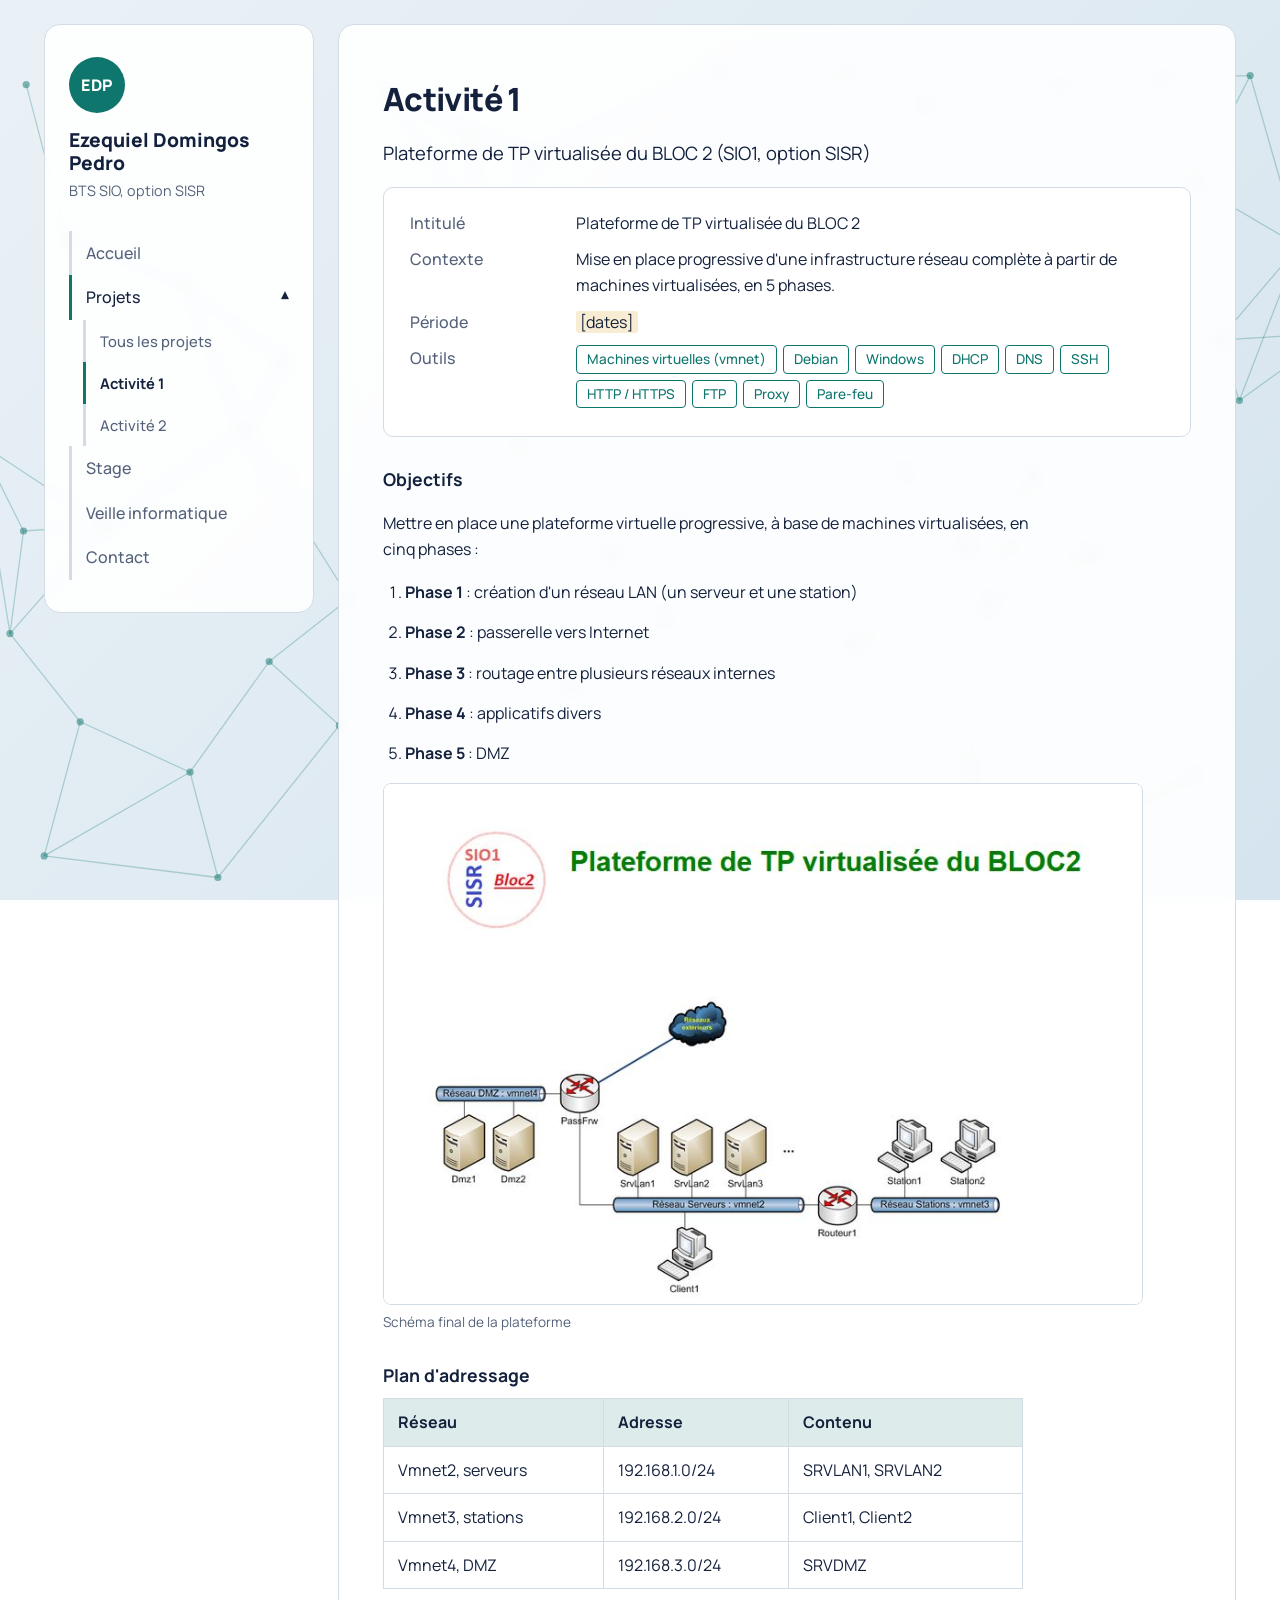
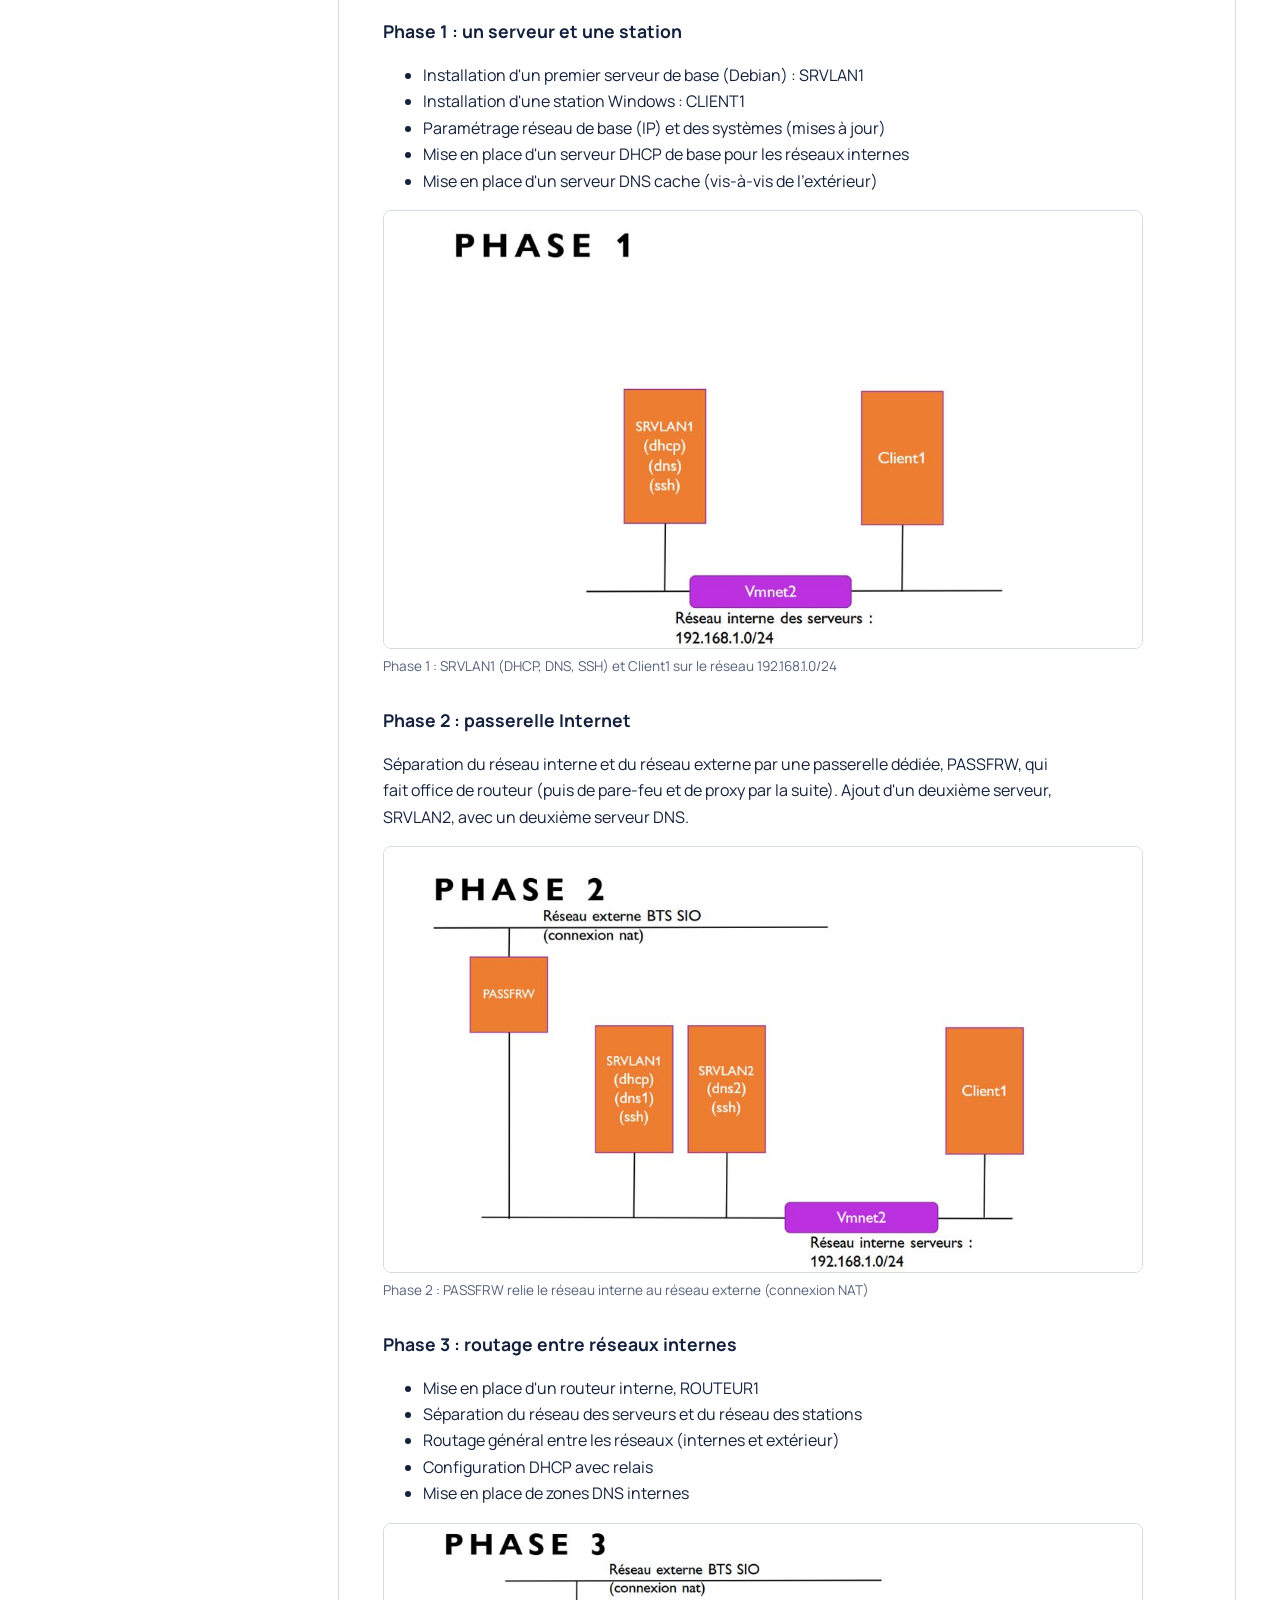
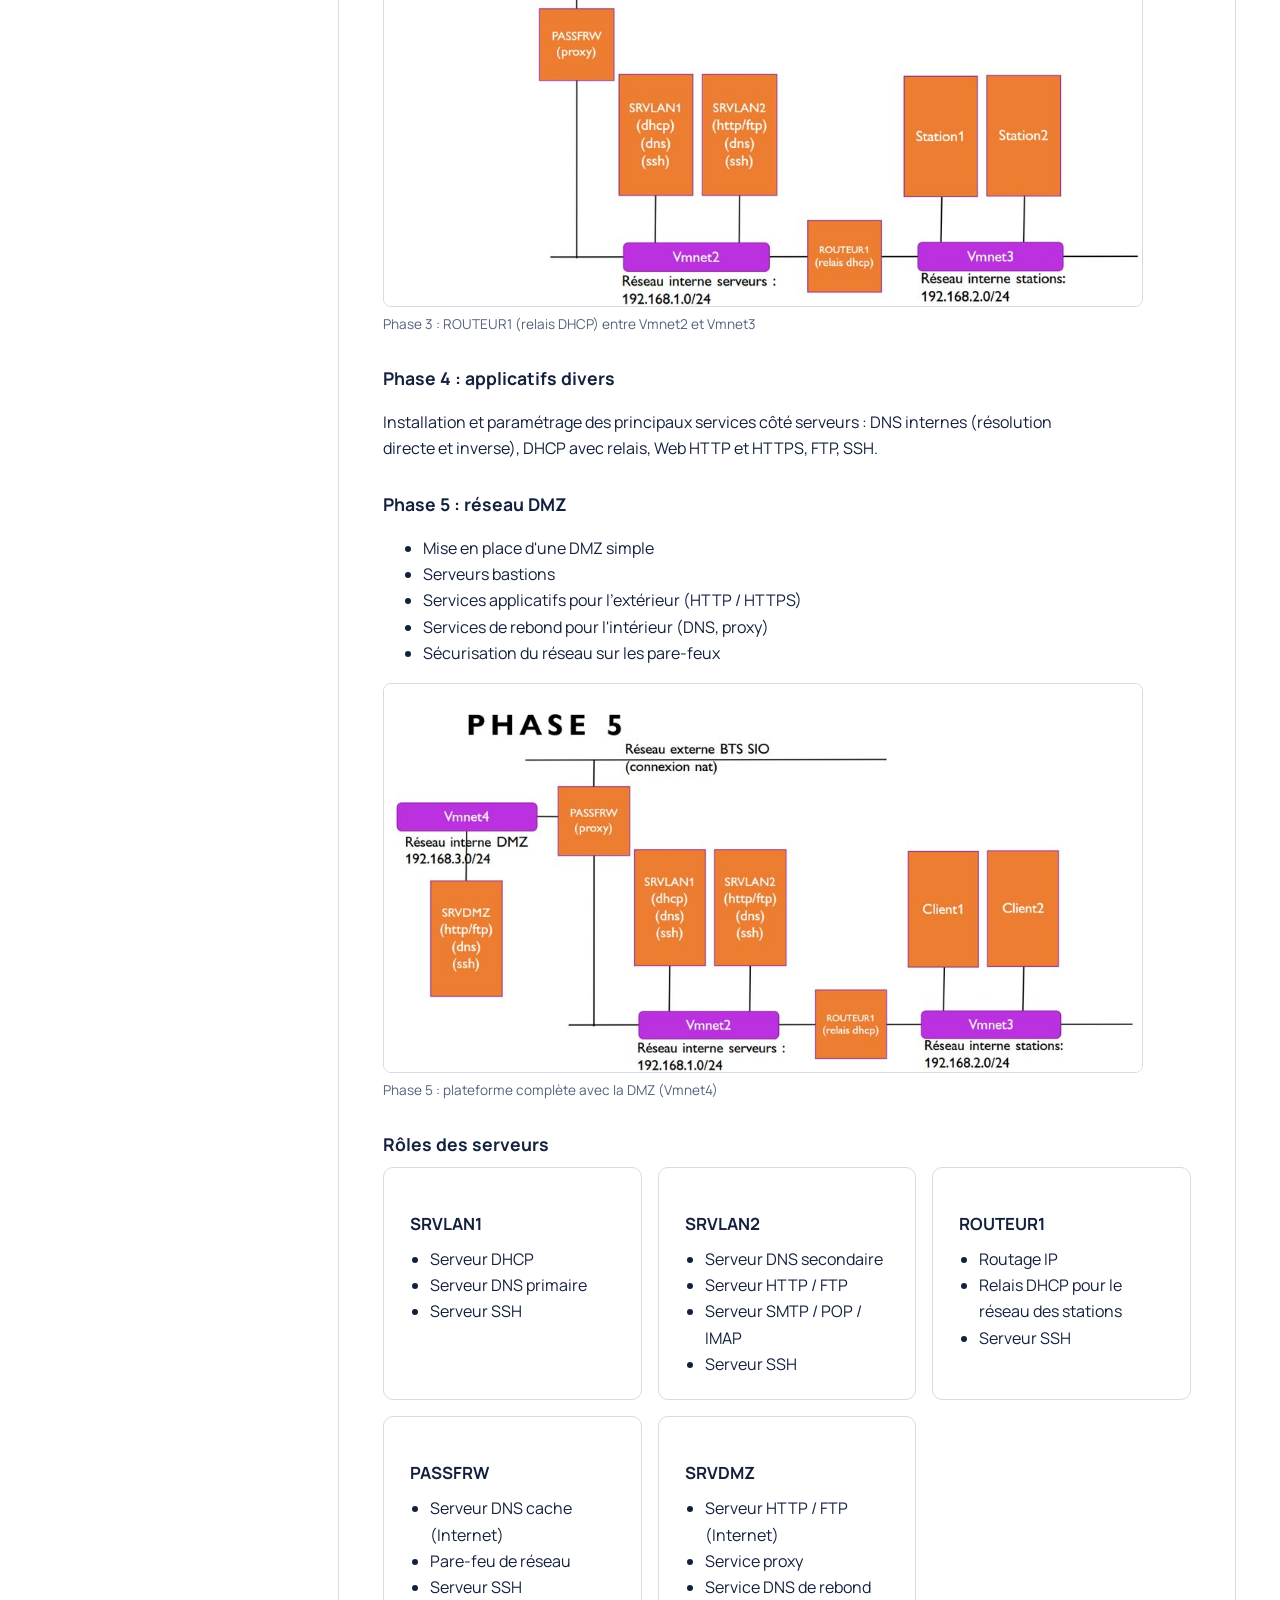
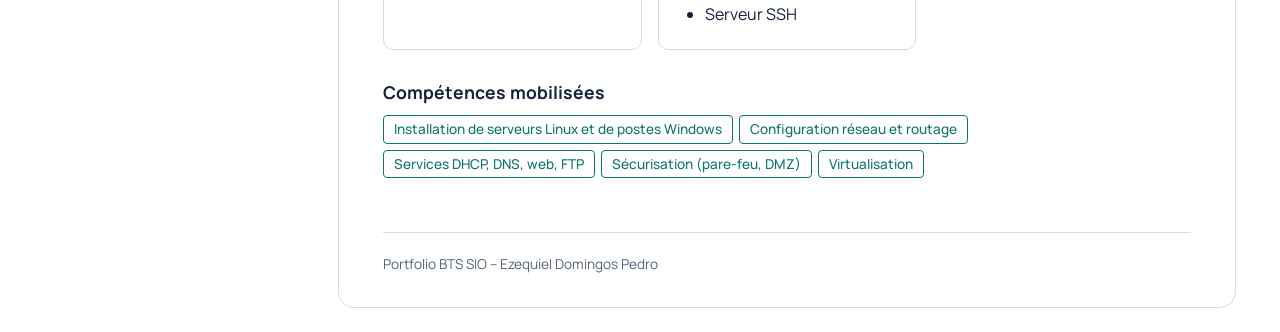
==== commit 258e5d10: "Add files via upload" ====
--- a/activite1.html
+++ b/activite1.html
@@ -26,6 +26,7 @@
       <a href="activite2.html">Activité 2</a>
     </div>
     <a href="stage.html">Stage</a>
+    <a href="veille.html">Veille informatique</a>
     <a href="contact.html">Contact</a>
   </nav>
 </aside>
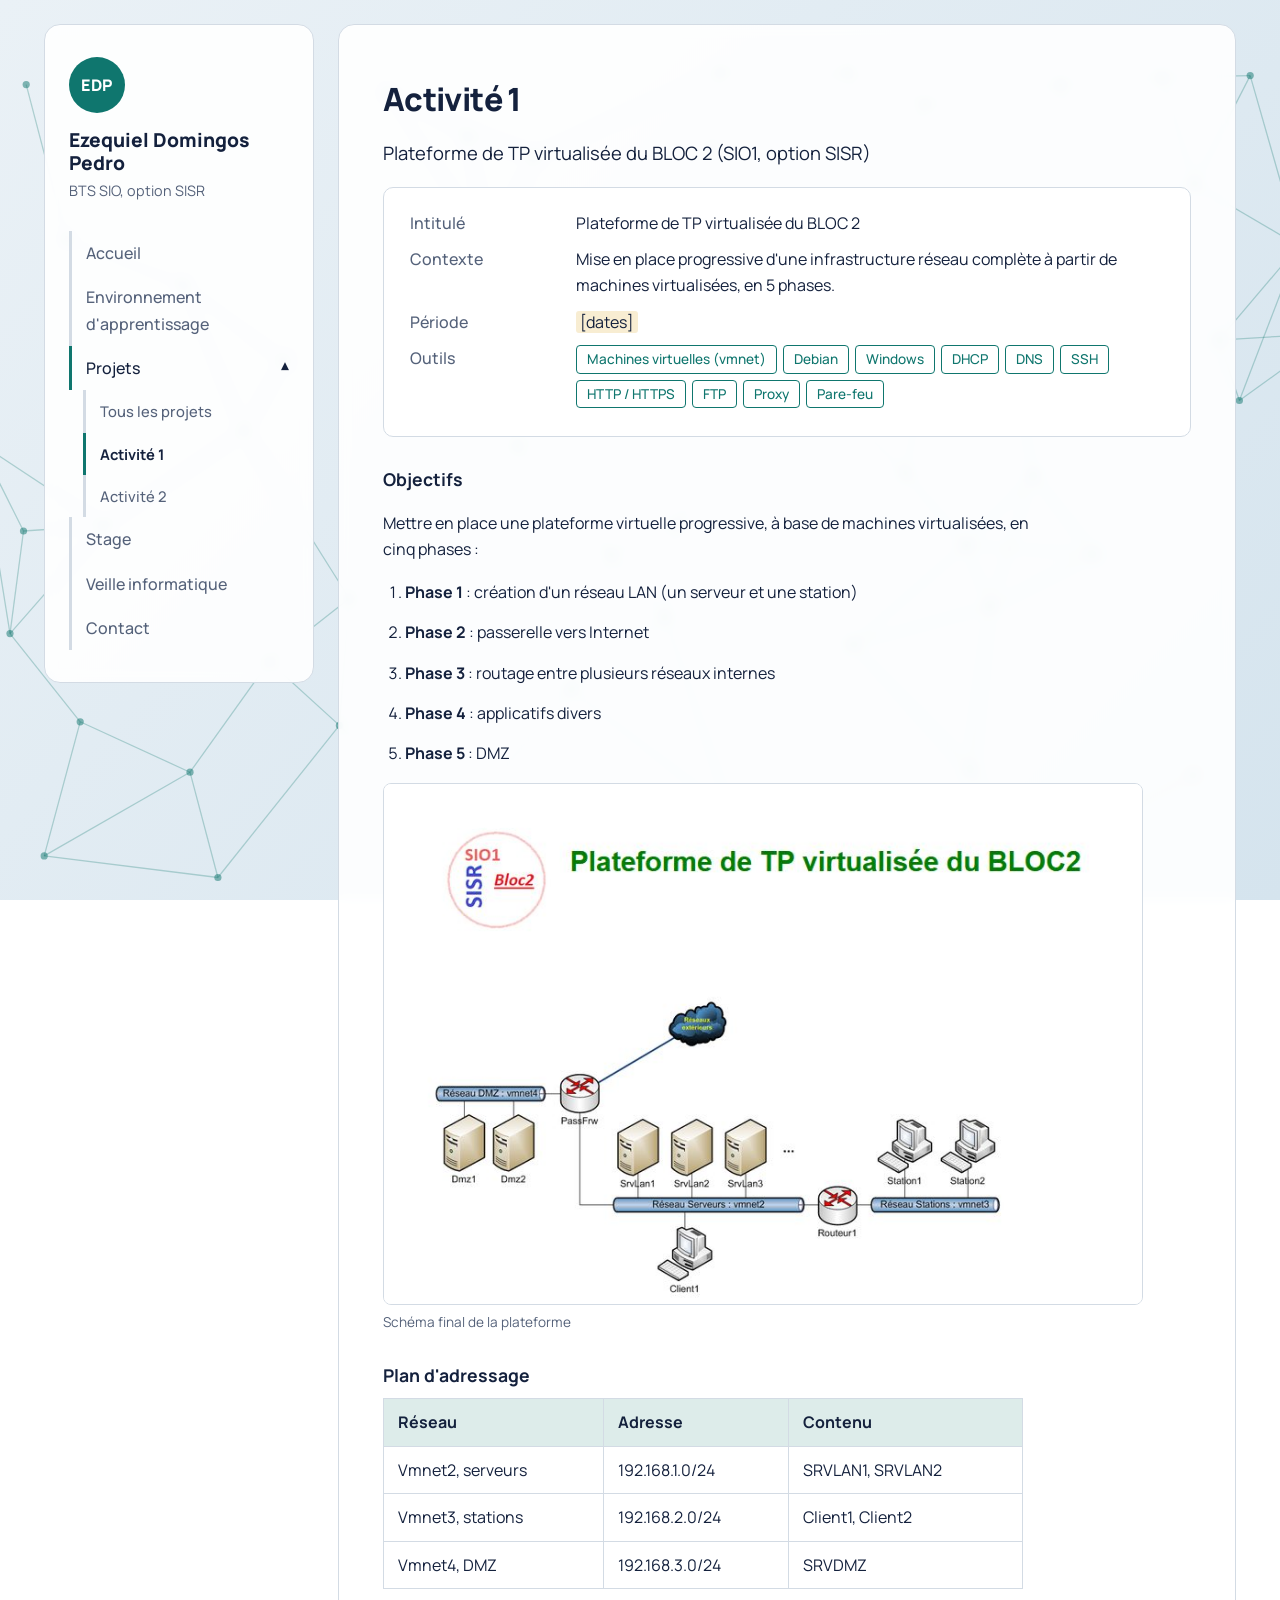
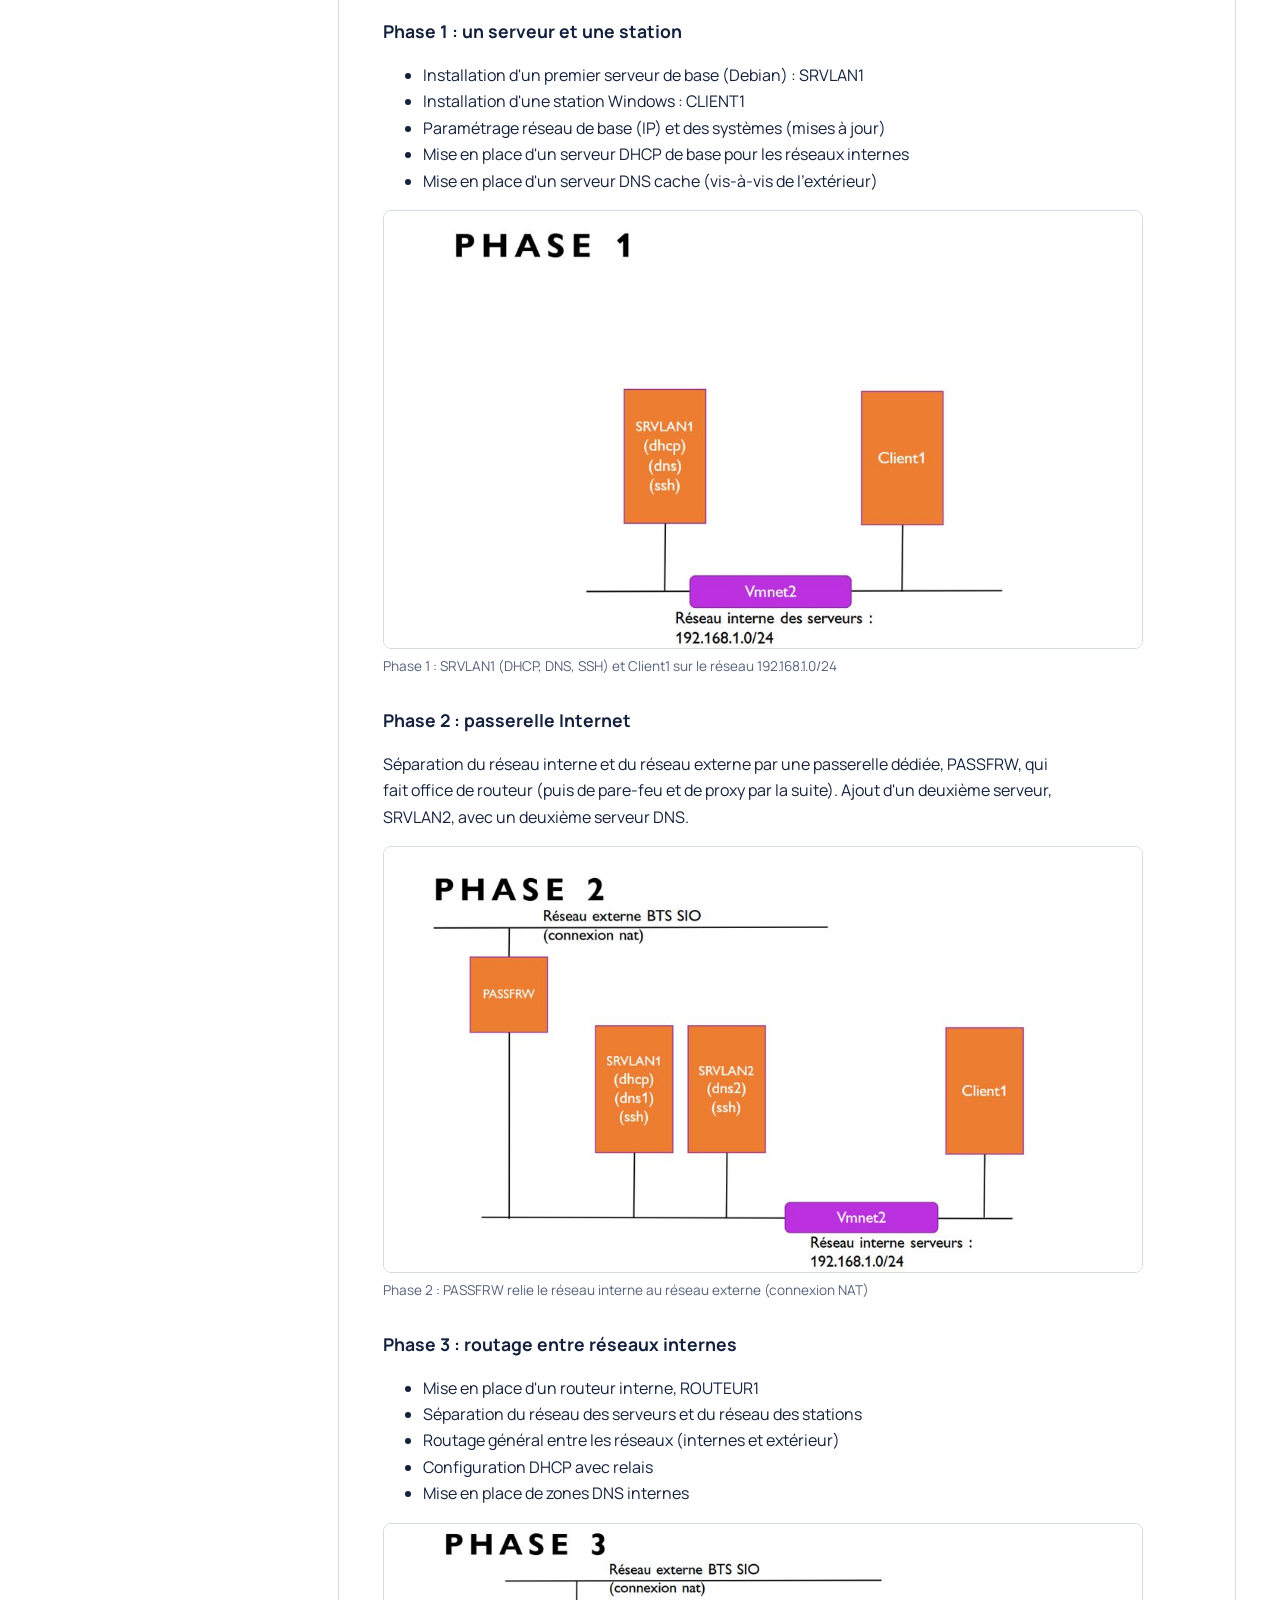
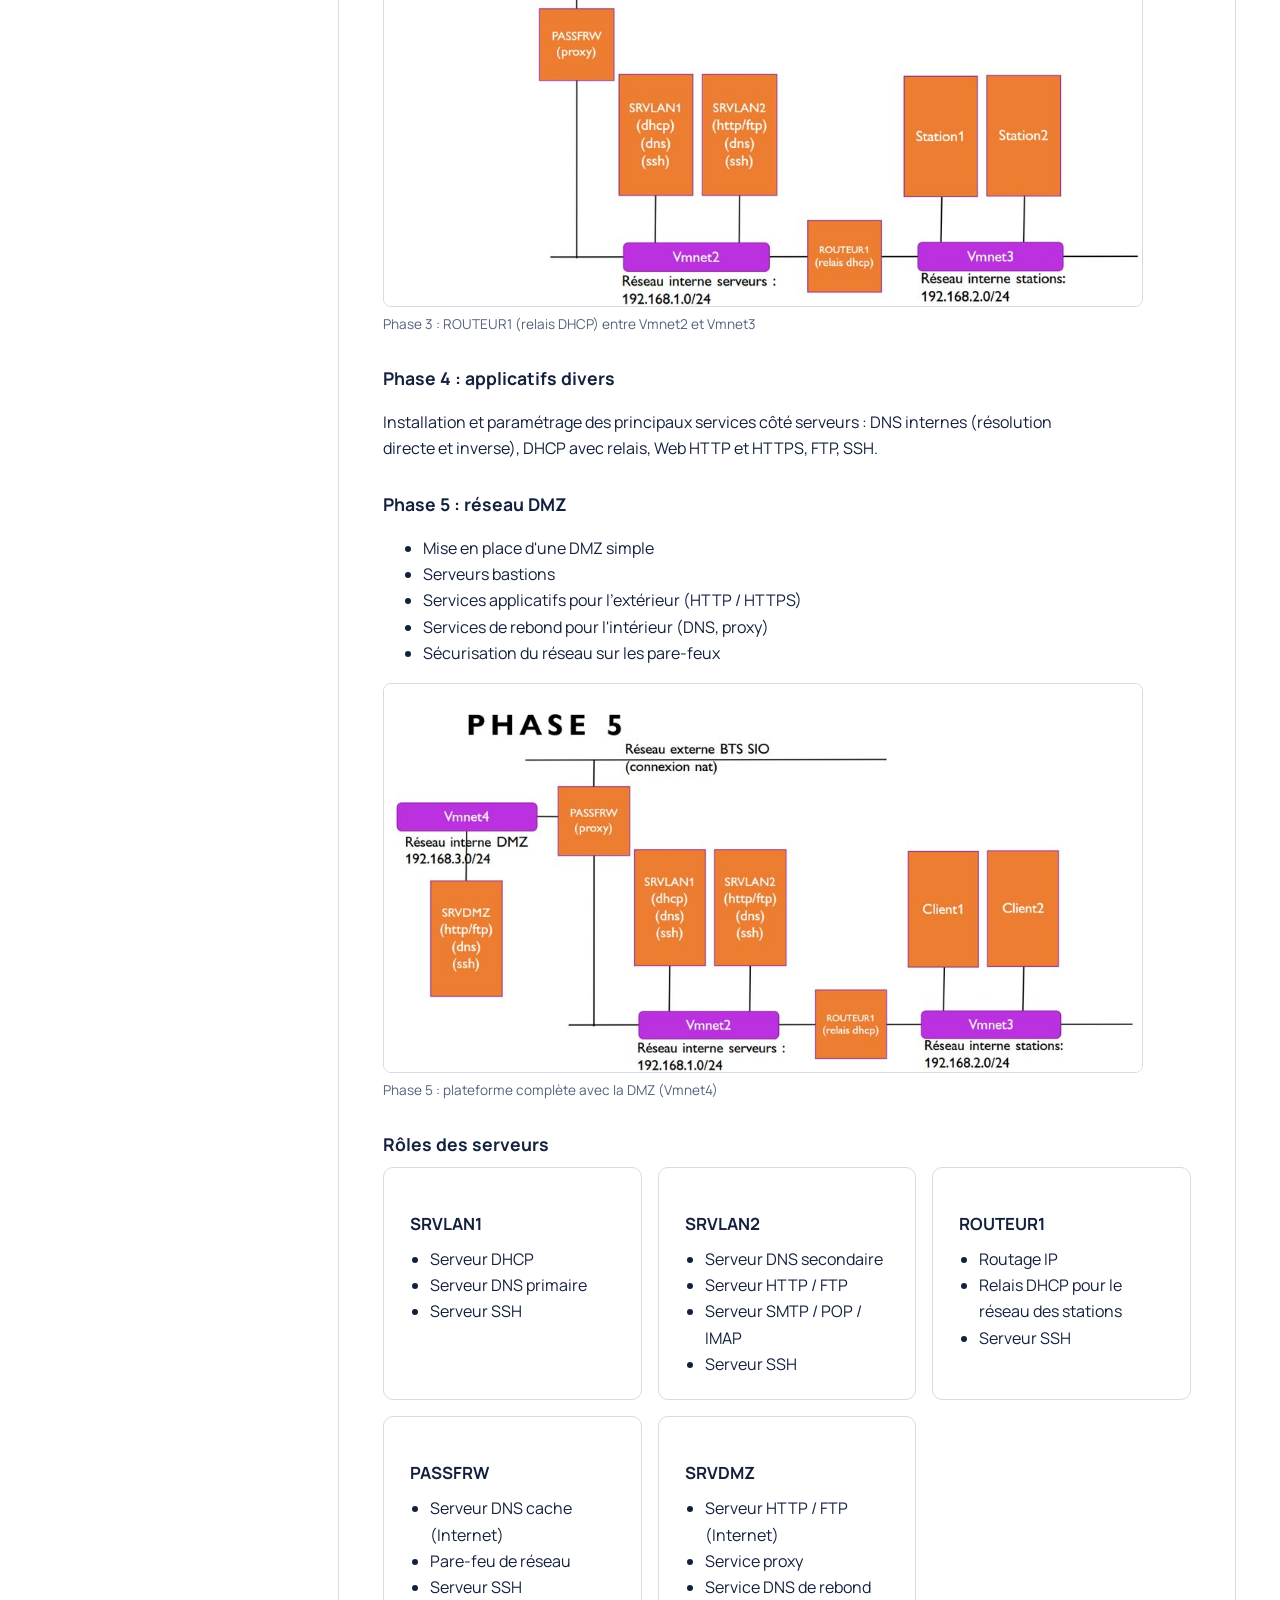
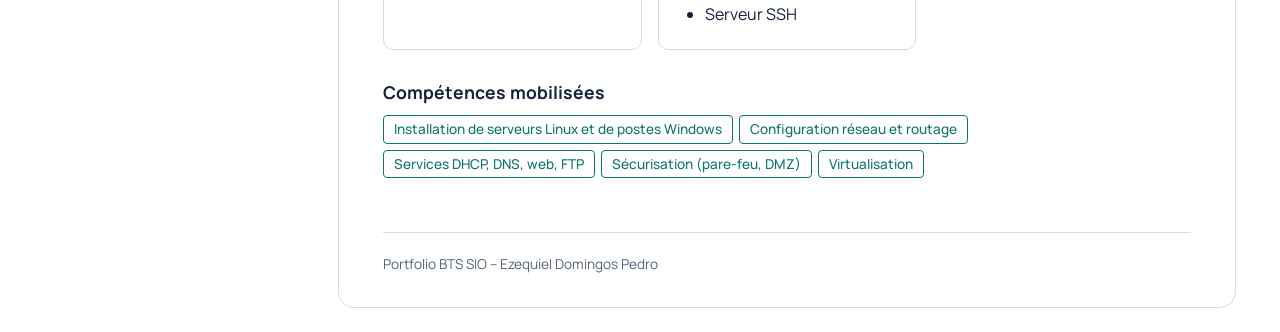
==== commit 87b8326b: "Add files via upload" ====
--- a/activite1.html
+++ b/activite1.html
@@ -19,6 +19,7 @@
   <p>BTS SIO, option SISR</p>
   <nav>
     <a href="index.html">Accueil</a>
+    <a href="environnement.html">Environnement d'apprentissage</a>
     <button type="button" id="projets-btn" aria-expanded="true" aria-controls="sub">Projets <span class="chev">▾</span></button>
     <div id="sub">
       <a href="projets.html">Tous les projets</a>
--- a/style.css
+++ b/style.css
@@ -155,3 +155,6 @@
   .mission{grid-template-columns:1fr;padding:18px}
 }
 @media(prefers-reduced-motion:reduce){html{scroll-behavior:auto}}
+
+table.wide{max-width:none}
+table.wide td,table.wide th{vertical-align:top}
